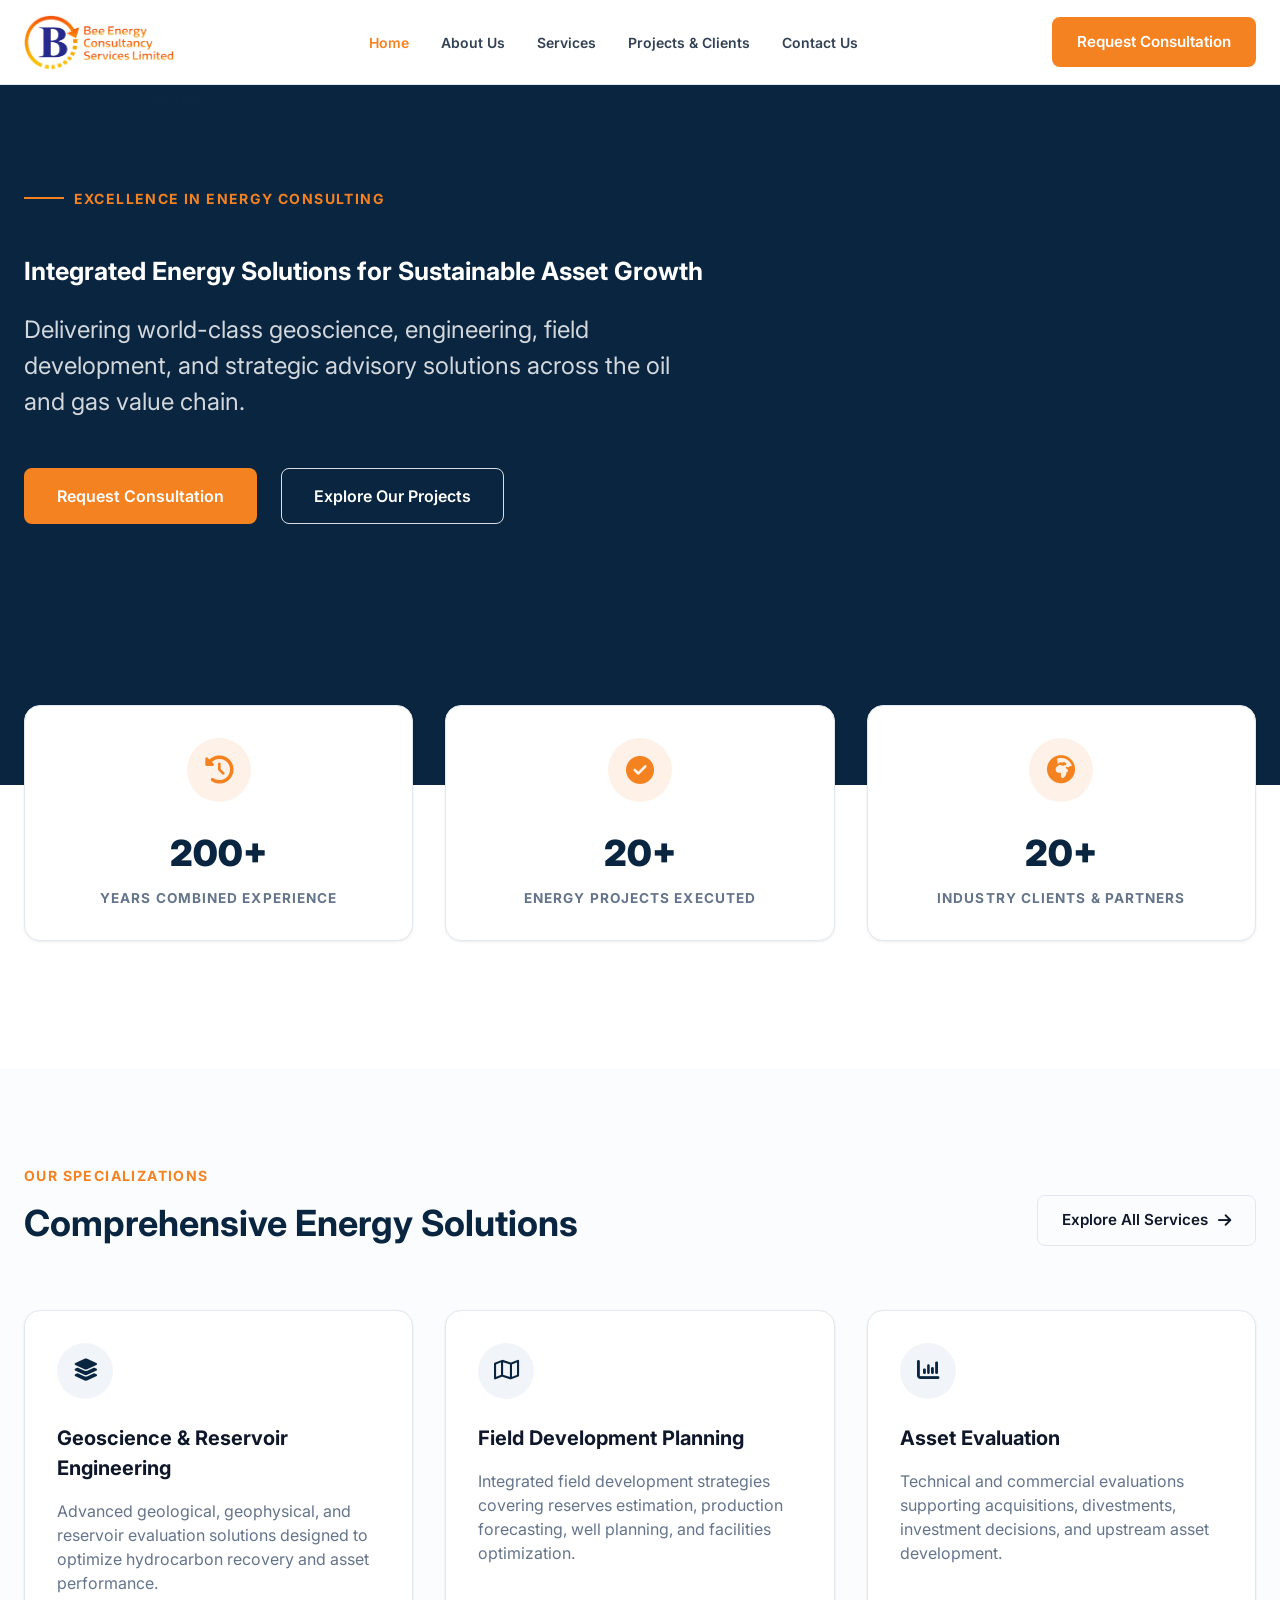
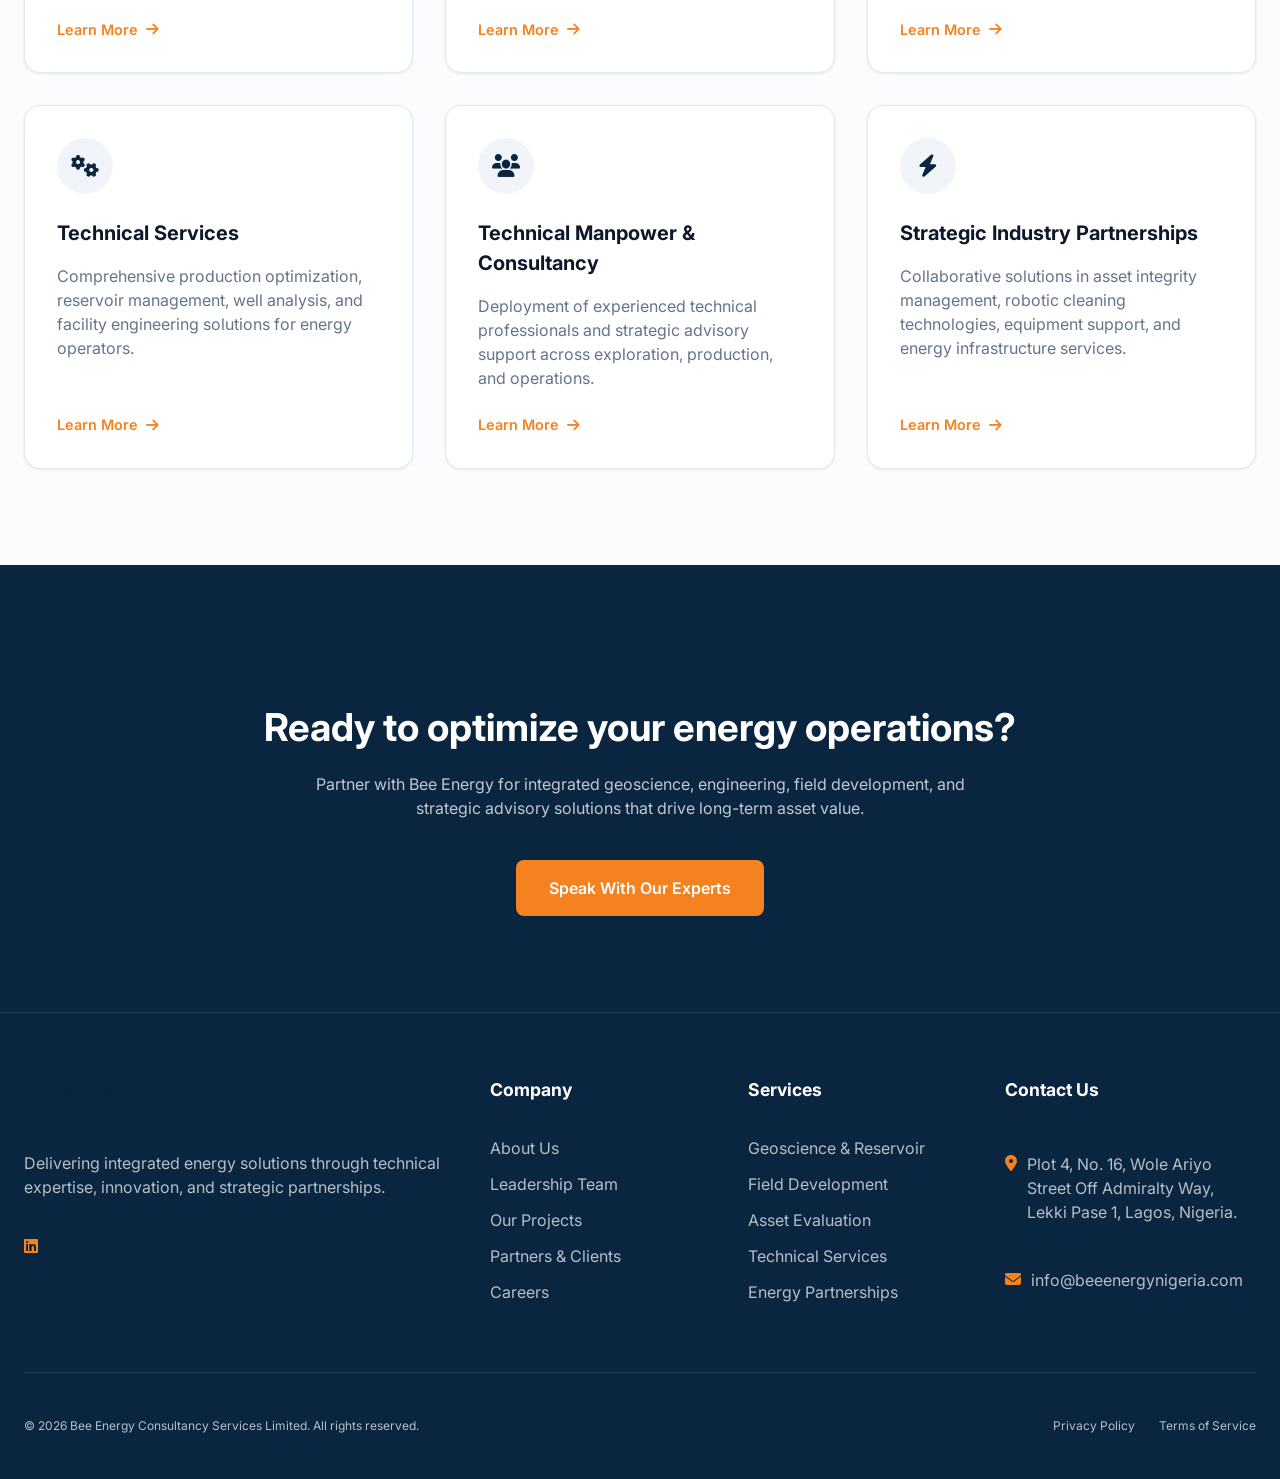
==== index.html @ 430c6f4b "initial commit" ====
<!doctype html>
<html lang="en">
  <head>
    <meta charset="UTF-8" />
    <meta name="viewport" content="width=device-width, initial-scale=1.0" />
    <title>Bee Energy</title>
    <meta
      name="description"
      content="Bee Energy Consultancy Services delivers technical excellence, strategic advisory, and premium energy solutions."
    />
    <link rel="preconnect" href="https://fonts.googleapis.com" />
    <link rel="preconnect" href="https://fonts.gstatic.com" crossorigin />
    <link
      href="https://fonts.googleapis.com/css2?family=Inter:wght@300;400;500;700;900&display=swap"
      rel="stylesheet"
    />
    <link
      rel="stylesheet"
  href="https://cdnjs.cloudflare.com/ajax/libs/font-awesome/6.5.1/css/all.min.css"
    />
    <link rel="stylesheet" href="styles/main.css" />
  </head>
  <body>
    

    <header class="site-header">
      <div class="container nav-shell">
       <a href="index.html" class="brand" aria-label="Bee Energy home">
  <img src="images/logo.png" alt="Bee Energy Logo" class="logo" />
  
</a>

        <button
          id="menu-toggle"
          class="menu-toggle"
          type="button"
          aria-label="Open main menu"
          aria-expanded="false"
          aria-controls="primary-nav"
        >
          <i class="fa-solid fa-bars" aria-hidden="true"></i>
        </button>

        <nav id="primary-nav" class="primary-nav" aria-label="Primary">
          <a class="active" href="index.html">Home</a>
          <a href="about-us.html">About Us</a>
          <a href="services.html">Services</a>
          <a href="project_Clients.html">Projects & Clients</a>
          
          <a href="contact-us.html">Contact Us</a>
        </nav>

        <a href="contact-us.html" class="btn btn-accent nav-cta">Request Consultation</a>
      </div>
    </header>

    <main id="main-content">
      <section class="hero">
        <img
          class="hero-bg"
          src="https://storage.googleapis.com/banani-generated-images/generated-images/94729b4a-3bc1-481a-97cb-a969cfd68803.jpg"
          alt="Offshore oil rig at sunrise"
        />
        <div class="hero-overlay"></div>

        <div class="container hero-content">
          <p class="eyebrow"><span></span>Excellence in Energy Consulting</p>
          <h2 style="font-size: 25px;">Integrated Energy Solutions for Sustainable Asset Growth</h2>
          <p class="hero-subtitle">
            Delivering world-class geoscience, engineering, field development, and strategic advisory solutions across the oil and gas value chain.
          </p>
          <div class="hero-actions">
            <a href="contact-us.html" class="btn btn-accent btn-lg">Request Consultation</a>
            <a href="project_Clients.html" class="btn btn-outline btn-lg">Explore Our Projects</a>
          </div>
        </div>
      </section>

      <section class="stats-wrap">
        <div class="container stats-grid">
          <article class="stats-card">
            <div class="icon-bubble"><i class="fa-solid fa-clock-rotate-left" aria-hidden="true"></i></div>
            <p class="stats-value">200+</p>
            <p class="stats-label">YEARS COMBINED EXPERIENCE</p>
          </article>
          <article class="stats-card">
            <div class="icon-bubble"><i class="fa-solid fa-circle-check" aria-hidden="true"></i></div>
            <p class="stats-value">20+</p>
            <p class="stats-label">ENERGY PROJECTS EXECUTED</p>
          </article>
          <article class="stats-card">
            <div class="icon-bubble"><i class="fa-solid fa-earth-africa" aria-hidden="true"></i></div>
            <p class="stats-value">20+</p>
            <p class="stats-label">INDUSTRY CLIENTS & PARTNERS</p>
          </article>
        </div>
      </section>

      <section class="services-section">
        <div class="container">
          <div class="services-head">
            <div>
              <p class="section-kicker">Our Specializations</p>
              <h2>Comprehensive Energy Solutions</h2>
            </div>
            <a href="sevices.html" class="btn btn-muted"
              >Explore All Services <i class="fa-solid fa-arrow-right" aria-hidden="true"></i
            ></a>
          </div>

          <div class="services-grid">
            <article class="service-card">
              <div class="service-icon"><i class="fa-solid fa-layer-group" aria-hidden="true"></i></div>
              <h3>Geoscience &amp; Reservoir Engineering</h3>
              <p>Advanced geological, geophysical, and reservoir evaluation solutions designed to optimize hydrocarbon recovery and asset performance.</p>
              <a href="services.html">Learn More <i class="fa-solid fa-arrow-right" aria-hidden="true"></i></a>
            </article>
            <article class="service-card">
              <div class="service-icon"><i class="fa-regular fa-map" aria-hidden="true"></i></div>
              <h3>Field Development Planning</h3>
              <p>Integrated field development strategies covering reserves estimation, production forecasting, well planning, and facilities optimization.</p>
              <a href="services.html">Learn More <i class="fa-solid fa-arrow-right" aria-hidden="true"></i></a>
            </article>
            <article class="service-card">
              <div class="service-icon"><i class="fa-solid fa-chart-column" aria-hidden="true"></i></div>
              <h3>Asset Evaluation</h3>
              <p>Technical and commercial evaluations supporting acquisitions, divestments, investment decisions, and upstream asset development.</p>
              <a href="services.html">Learn More <i class="fa-solid fa-arrow-right" aria-hidden="true"></i></a>
            </article>
            <article class="service-card">
              <div class="service-icon"><i class="fa-solid fa-gears" aria-hidden="true"></i></div>
              <h3>Technical Services</h3>
              <p>Comprehensive production optimization, reservoir management, well analysis, and facility engineering solutions for energy operators.</p>
              <a href="services.html">Learn More <i class="fa-solid fa-arrow-right" aria-hidden="true"></i></a>
            </article>
            <article class="service-card">
              <div class="service-icon"><i class="fa-solid fa-users" aria-hidden="true"></i></div>
              <h3>Technical Manpower &amp; Consultancy</h3>
              <p>Deployment of experienced technical professionals and strategic advisory support across exploration, production, and operations.</p>
              <a href="services.html">Learn More <i class="fa-solid fa-arrow-right" aria-hidden="true"></i></a>
            </article>
            <article class="service-card">
              <div class="service-icon"><i class="fa-solid fa-bolt" aria-hidden="true"></i></div>
              <h3>Strategic Industry Partnerships</h3>
              <p>Collaborative solutions in asset integrity management, robotic cleaning technologies, equipment support, and energy infrastructure services.</p>
              <a href="services.html">Learn More <i class="fa-solid fa-arrow-right" aria-hidden="true"></i></a>
            </article>
          </div>
        </div>
      </section>

     <section class="cta-section">
  <div class="container cta-box">
    <i class="fa-solid fa-hexagon" aria-hidden="true"></i>

    <h2>Ready to optimize your energy operations?</h2>

    <p>
      Partner with Bee Energy for integrated geoscience, engineering,
      field development, and strategic advisory solutions that drive
      long-term asset value.
    </p>

    <a href="contact-us.html" class="btn btn-accent btn-lg">
      Speak With Our Experts
    </a>
  </div>
</section>
</main> 
    <footer class="site-footer">
      <div class="container">
        <div class="footer-grid">
          <div>
            <div class="brand footer-brand">
              <i class="fa-solid fa-hexagon" aria-hidden="true"></i>
              <span>Bee Energy</span>
            </div>
            <p>
               Delivering integrated energy solutions through technical expertise,
  innovation, and strategic partnerships.
            </p>
            <div class="socials">
              <a href="https://www.linkedin.com/company/bee-energy-consultancy-services-ltd/?viewAsMember=true" aria-label="LinkedIn"><i class="fa-brands fa-linkedin" aria-hidden="true"></i></a>
             <!-- <a href="#" aria-label="X/Twitter"><i class="fa-brands fa-x-twitter" aria-hidden="true"></i></a>-->
            </div>
          </div>

          <div>
            <h3>Company</h3>
            <a href="about-us.html">About Us</a>
            <a href="about-us.html">Leadership Team</a>
            <a href="project_Clients.html">Our Projects</a>
            <a href="partners.html">Partners &amp; Clients</a>
            <a href="career.html">Careers</a>
          </div>

          <div>
            <h3>Services</h3>
            <a href="services.html">Geoscience &amp; Reservoir</a>
            <a href="services.html">Field Development</a>
            <a href="services.html">Asset Evaluation</a>
            <a href="services.html">Technical Services</a>
            <a href="services.html">Energy Partnerships</a>
          </div>

          <div>
            <h3>Contact Us</h3>
            <p class="contact-item"><i class="fa-solid fa-location-dot" aria-hidden="true"></i> Plot 4, No. 16, Wole Ariyo Street Off Admiralty Way, Lekki Pase 1, Lagos, Nigeria.</p>
            <p class="contact-item"><i class="fa-solid fa-envelope" aria-hidden="true"></i> info@beeenergynigeria.com</p>
            <!--<p class="contact-item"><i class="fa-solid fa-phone" aria-hidden="true"></i> +234 (0) 123 456 7890</p>-->
          </div>
        </div>

        <div class="footer-bottom">
          <p>© 2026 Bee Energy Consultancy Services Limited. All rights reserved.</p>
          <div>
            <a href="privacy-policy.html">Privacy Policy</a>
            <a href="terms.html">Terms of Service</a>
          </div>
        </div>
      </div>
    </footer>

    <script src="js/main.js"></script>
  </body>
</html>
---- styles/main.css ----
:root {
  --background: #ffffff;
  --foreground: #0f172a;
  --border: #e2e8f0;
  --primary: #0a2540;
  --accent: #f58220;
  --muted: #64748b;
  --section: #f8fafc;
}

*,
*::before,
*::after {
  box-sizing: border-box;
}

html,
body {
  margin: 0;
  min-height: 100%;
}

body {
  font-family: Inter, system-ui, -apple-system, Segoe UI, Roboto, sans-serif;
  color: var(--foreground);
  background: var(--background);
  line-height: 1.5;
}

a {
  color: inherit;
  text-decoration: none;
}

img {
  max-width: 100%;
  display: block;
}

.skip-link {
  position: absolute;
  left: -999px;
  top: auto;
}


.skip-link:focus {
  left: 1rem;
  top: 1rem;
  z-index: 1000;
  background: #fff;
  padding: 0.5rem 0.75rem;
  border-radius: 0.5rem;
}

.container {
  width: min(1280px, calc(100% - 3rem));
  margin-inline: auto;
}

.site-header {
  position: sticky;
  top: 0;
  z-index: 40;
  border-bottom: 1px solid var(--border);
  background: rgba(255, 255, 255, 0.9);
  backdrop-filter: blur(8px);
}

.nav-shell {
  display: flex;
  align-items: center;
  justify-content: space-between;
  min-height: 84px;
  gap: 1rem;
}

.brand {
  display: inline-flex;
  align-items: center;
  gap: 0.75rem;
  color: var(--primary);
  font-weight: 900;
  font-size: 1.25rem;
  letter-spacing: -0.02em;
}

.brand i {
  color: var(--accent);
}

.primary-nav {
  display: flex;
  align-items: center;
  gap: 2rem;
  font-size: 0.875rem;
  font-weight: 600;
}

.primary-nav a {
  color: #334155;
}

.primary-nav a:hover {
  color: var(--foreground);
}

.primary-nav .active {
  color: var(--accent);
}

.menu-toggle {
  display: none;
  width: 40px;
  height: 40px;
  border: 1px solid var(--border);
  border-radius: 0.5rem;
  background: #fff;
}

.btn {
  display: inline-flex;
  align-items: center;
  justify-content: center;
  gap: 0.6rem;
  border-radius: 0.5rem;
  padding: 0.8rem 1.5rem;
  border: 1px solid transparent;
  font-weight: 600;
  font-size: 0.95rem;
  transition: 0.2s ease;
}

.btn:focus-visible,
.menu-toggle:focus-visible,
.primary-nav a:focus-visible {
  outline: 2px solid var(--accent);
  outline-offset: 2px;
}

.btn-accent {
  background: var(--accent);
  color: #fff;
}

.btn-accent:hover {
  background: #e1761a;
}

.btn-outline {
  border-color: rgba(255, 255, 255, 0.85);
  color: #fff;
}

.btn-outline:hover {
  background: rgba(255, 255, 255, 0.1);
}

.btn-muted {
  border-color: var(--border);
  color: var(--foreground);
  background: transparent;
}

.btn-muted:hover {
  background: #f1f5f9;
}

.btn-lg {
  min-height: 56px;
  padding-inline: 2rem;
  font-size: 1rem;
}

.hero {
  position: relative;
  min-height: 700px;
  overflow: hidden;
  color: #fff;
  background: var(--primary);
}

.hero-bg {
  position: absolute;
  inset: 0;
  width: 100%;
  height: 100%;
  object-fit: cover;
  opacity: 0.2;
}

.hero-overlay {
  position: absolute;
  inset: 0;
  background: linear-gradient(90deg, var(--primary) 0%, rgba(10, 37, 64, 0.9) 45%, rgba(10, 37, 64, 0) 100%);
}

.hero-content {
  position: relative;
  z-index: 1;
  padding-block: 6rem;
}

.eyebrow {
  display: inline-flex;
  align-items: center;
  gap: 0.6rem;
  color: var(--accent);
  font-size: 0.875rem;
  font-weight: 700;
  text-transform: uppercase;
  letter-spacing: 0.1em;
  margin: 0 0 1.5rem;
}

.eyebrow span {
  width: 40px;
  height: 2px;
  background: var(--accent);
}

.hero h1 {
  margin: 0 0 2rem;
  max-width: 850px;
  font-weight: 900;
  font-size: clamp(2.4rem, 5vw, 4rem);
  line-height: 1.15;
  letter-spacing: -0.02em;
}


.hero-subtitle {
  margin: 0 0 3rem;
  max-width: 680px;
  font-size: clamp(1.1rem, 2.2vw, 1.5rem);
  color: rgba(255, 255, 255, 0.82);
}

.hero-actions {
  display: flex;
  gap: 1.5rem;
  flex-wrap: wrap;
}

.stats-wrap {
  position: relative;
  z-index: 2;
  margin-top: -80px;
  margin-bottom: 8rem;
}

.stats-grid {
  display: grid;
  gap: 2rem;
  grid-template-columns: repeat(3, minmax(0, 1fr));
}

.stats-card {
  border: 1px solid var(--border);
  background: #fff;
  border-radius: 1rem;
  padding: 2rem;
  box-shadow: 0 1px 3px rgba(2, 6, 23, 0.08);
  text-align: center;
}

.icon-bubble {
  width: 64px;
  height: 64px;
  margin: 0 auto 1.5rem;
  border-radius: 999px;
  background: rgba(245, 130, 32, 0.1);
  color: var(--accent);
  display: grid;
  place-items: center;
  font-size: 1.75rem;
}

.stats-value {
  margin: 0 0 0.5rem;
  color: var(--primary);
  font-size: 2.25rem;
  font-weight: 900;
}

.stats-label {
  margin: 0;
  color: var(--muted);
  font-size: 0.85rem;
  font-weight: 700;
  text-transform: uppercase;
  letter-spacing: 0.08em;
}

.services-section {
  background: rgba(241, 245, 249, 0.3);
  padding-block: 6rem;
}

.services-head {
  display: flex;
  align-items: flex-end;
  justify-content: space-between;
  gap: 1.25rem;
  margin-bottom: 4rem;
}

.section-kicker {
  margin: 0 0 1rem;
  color: var(--accent);
  font-size: 0.875rem;
  font-weight: 700;
  text-transform: uppercase;
  letter-spacing: 0.1em;
}

.services-head h2 {
  margin: 0;
  color: var(--primary);
  font-size: clamp(2rem, 4vw, 2.25rem);
  line-height: 1.2;
}

.services-grid {
  display: grid;
  gap: 2rem;
  grid-template-columns: repeat(3, minmax(0, 1fr));
}

.service-card {
  border: 1px solid var(--border);
  background: #fff;
  border-radius: 1rem;
  padding: 2rem;
  box-shadow: 0 1px 3px rgba(2, 6, 23, 0.08);
  display: flex;
  flex-direction: column;
  min-height: 100%;
}

.service-icon {
  width: 56px;
  height: 56px;
  border-radius: 999px;
  background: #f1f5f9;
  color: var(--primary);
  font-size: 1.4rem;
  display: grid;
  place-items: center;
  margin-bottom: 1.5rem;
}

.service-card h3 {
  margin: 0 0 1rem;
  font-size: 1.25rem;
}

.service-card p {
  margin: 0 0 1.5rem;
  color: var(--muted);
}

.service-card a {
  margin-top: auto;
  color: var(--accent);
  font-size: 0.9rem;
  font-weight: 600;
  display: inline-flex;
  align-items: center;
  gap: 0.5rem;
}

.cta-section {
  background: var(--primary);
  color: #fff;
  padding-block: 6rem;
}

.cta-box {
  max-width: 900px;
  text-align: center;
}

.cta-box > i {
  color: var(--accent);
  font-size: 3rem;
  margin-bottom: 2rem;
}

.cta-box h2 {
  margin: 0 0 1rem;
  font-size: clamp(2rem, 4.5vw, 2.4rem);
}

.cta-box p {
  margin: 0 auto 2.5rem;
  max-width: 660px;
  color: rgba(255, 255, 255, 0.75);
}

.site-footer {
  background: var(--primary);
  color: #fff;
  border-top: 1px solid rgba(255, 255, 255, 0.1);
  padding-top: 4rem;
  padding-bottom: 2rem;
}

.footer-grid {
  display: grid;
  gap: 3rem;
  grid-template-columns: 2fr 1fr 1fr 1.2fr;
  margin-bottom: 4rem;
}

.site-footer p,
.site-footer a {
  color: rgba(255, 255, 255, 0.7);
}

.site-footer h3 {
  margin: 0 0 1.25rem;
  font-size: 1.1rem;
  color: #fff;
}

.footer-grid > div {
  display: flex;
  flex-direction: column;
  gap: 0.75rem;
}

.footer-brand {
  margin-bottom: 1rem;
}

.socials {
  display: flex;
  gap: 1rem;
  margin-top: 0.4rem;
}

.socials a,
.site-footer a:hover {
  color: var(--accent);
}

.contact-item {
  display: flex;
  align-items: flex-start;
  gap: 0.6rem;
}

.contact-item i {
  color: var(--accent);
  margin-top: 0.2rem;
}

.footer-bottom {
  border-top: 1px solid rgba(255, 255, 255, 0.1);
  padding-top: 2rem;
  display: flex;
  align-items: center;
  justify-content: space-between;
  gap: 1rem;
  font-size: 0.75rem;
}

.footer-bottom div {
  display: flex;
  gap: 1.5rem;
}

@media (max-width: 1024px) {
  .services-grid {
    grid-template-columns: repeat(2, minmax(0, 1fr));
  }

  .footer-grid {
    grid-template-columns: repeat(2, minmax(0, 1fr));
  }
}

@media (max-width: 820px) {
  .menu-toggle {
    display: inline-grid;
    place-items: center;
  }

  .primary-nav {
    position: absolute;
    top: 84px;
    left: 0;
    right: 0;
    display: none;
    flex-direction: column;
    align-items: flex-start;
    padding: 1rem 1.5rem 1.25rem;
    border-bottom: 1px solid var(--border);
    background: #fff;
  }

  .primary-nav.open {
    display: flex;
  }

  .nav-cta {
    display: none;
  }

  .stats-grid {
    grid-template-columns: 1fr;
  }

  .services-head {
    flex-direction: column;
    align-items: flex-start;
  }
}

@media (max-width: 700px) {
  .container {
    width: min(1280px, calc(100% - 2rem));
  }

  .hero {
    min-height: 620px;
  }

  .hero-content {
    padding-block: 4.5rem;
  }

  .services-grid {
    grid-template-columns: 1fr;
  }

  .footer-grid {
    grid-template-columns: 1fr;
  }

  .footer-bottom {
    flex-direction: column;
    align-items: flex-start;
  }
}
.logo {
  width: 150px !important;
  height: 60px !important;
  object-fit: contain !important;
}
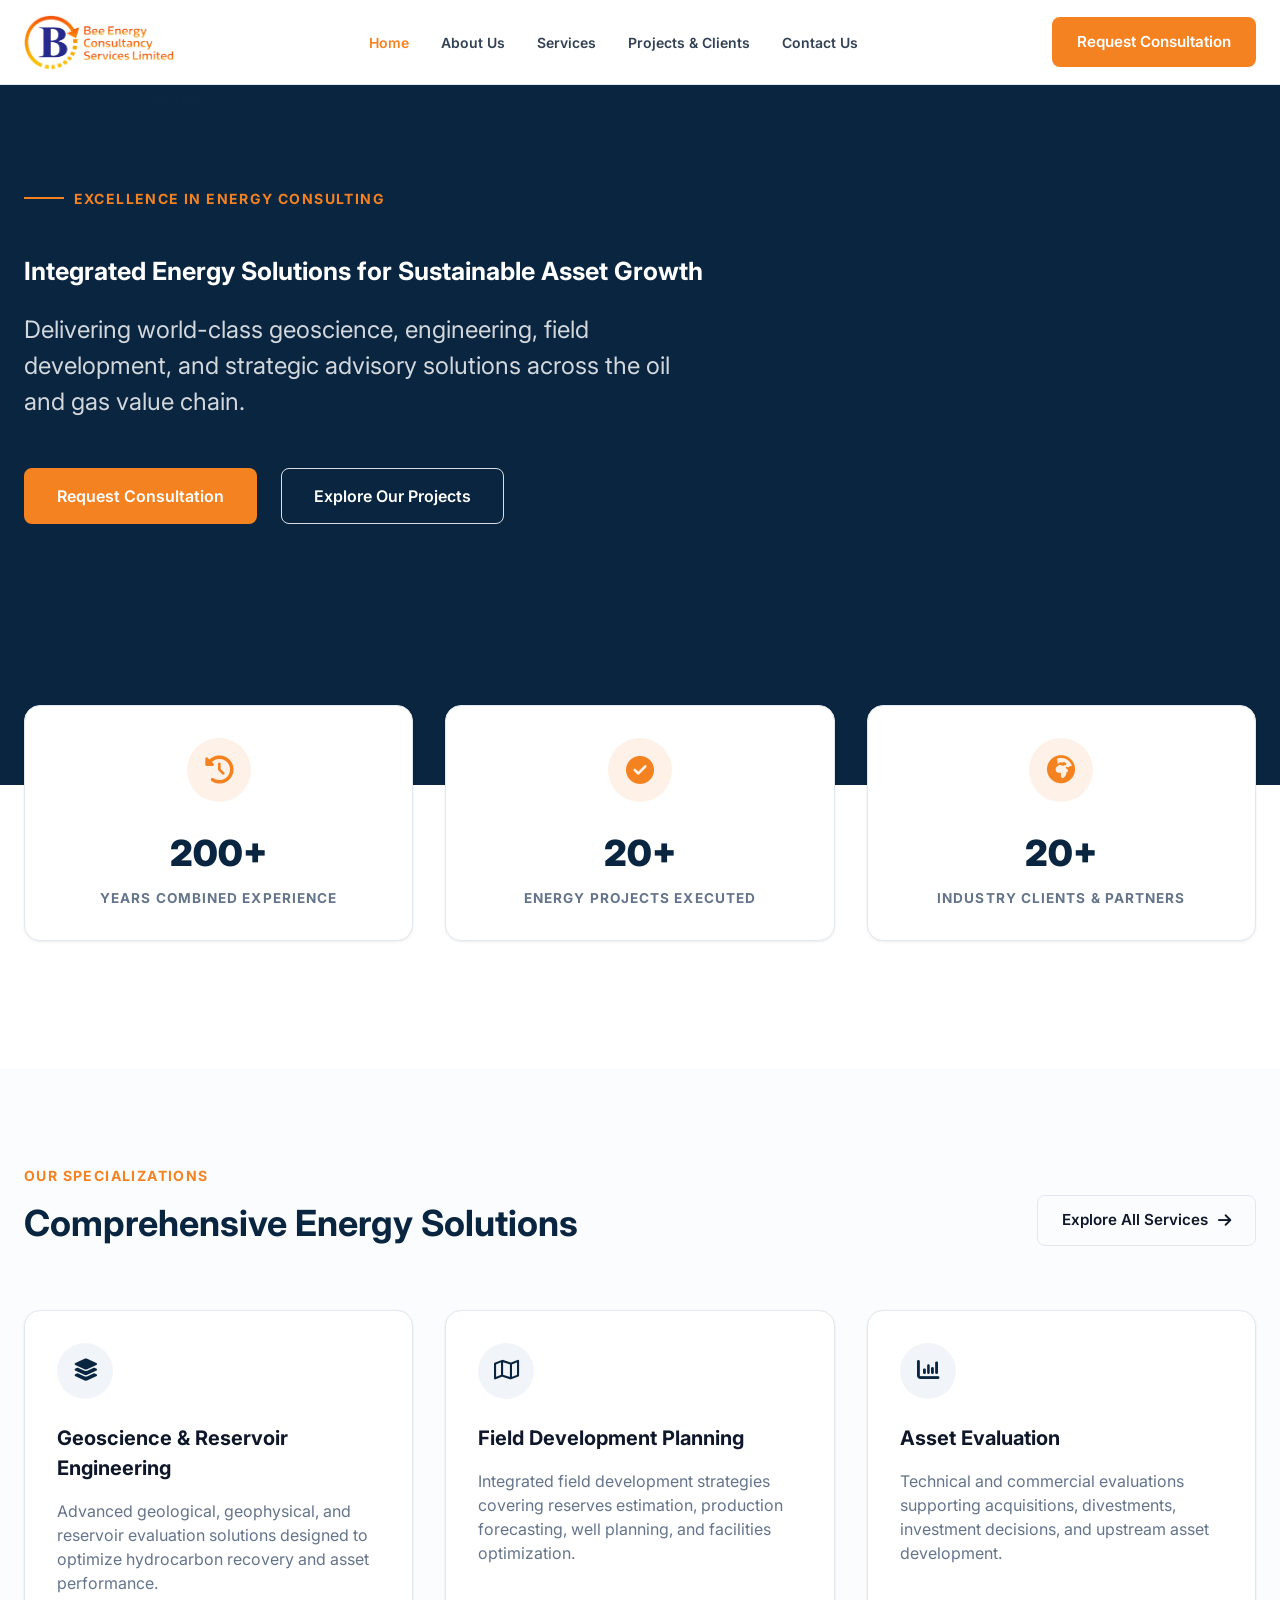
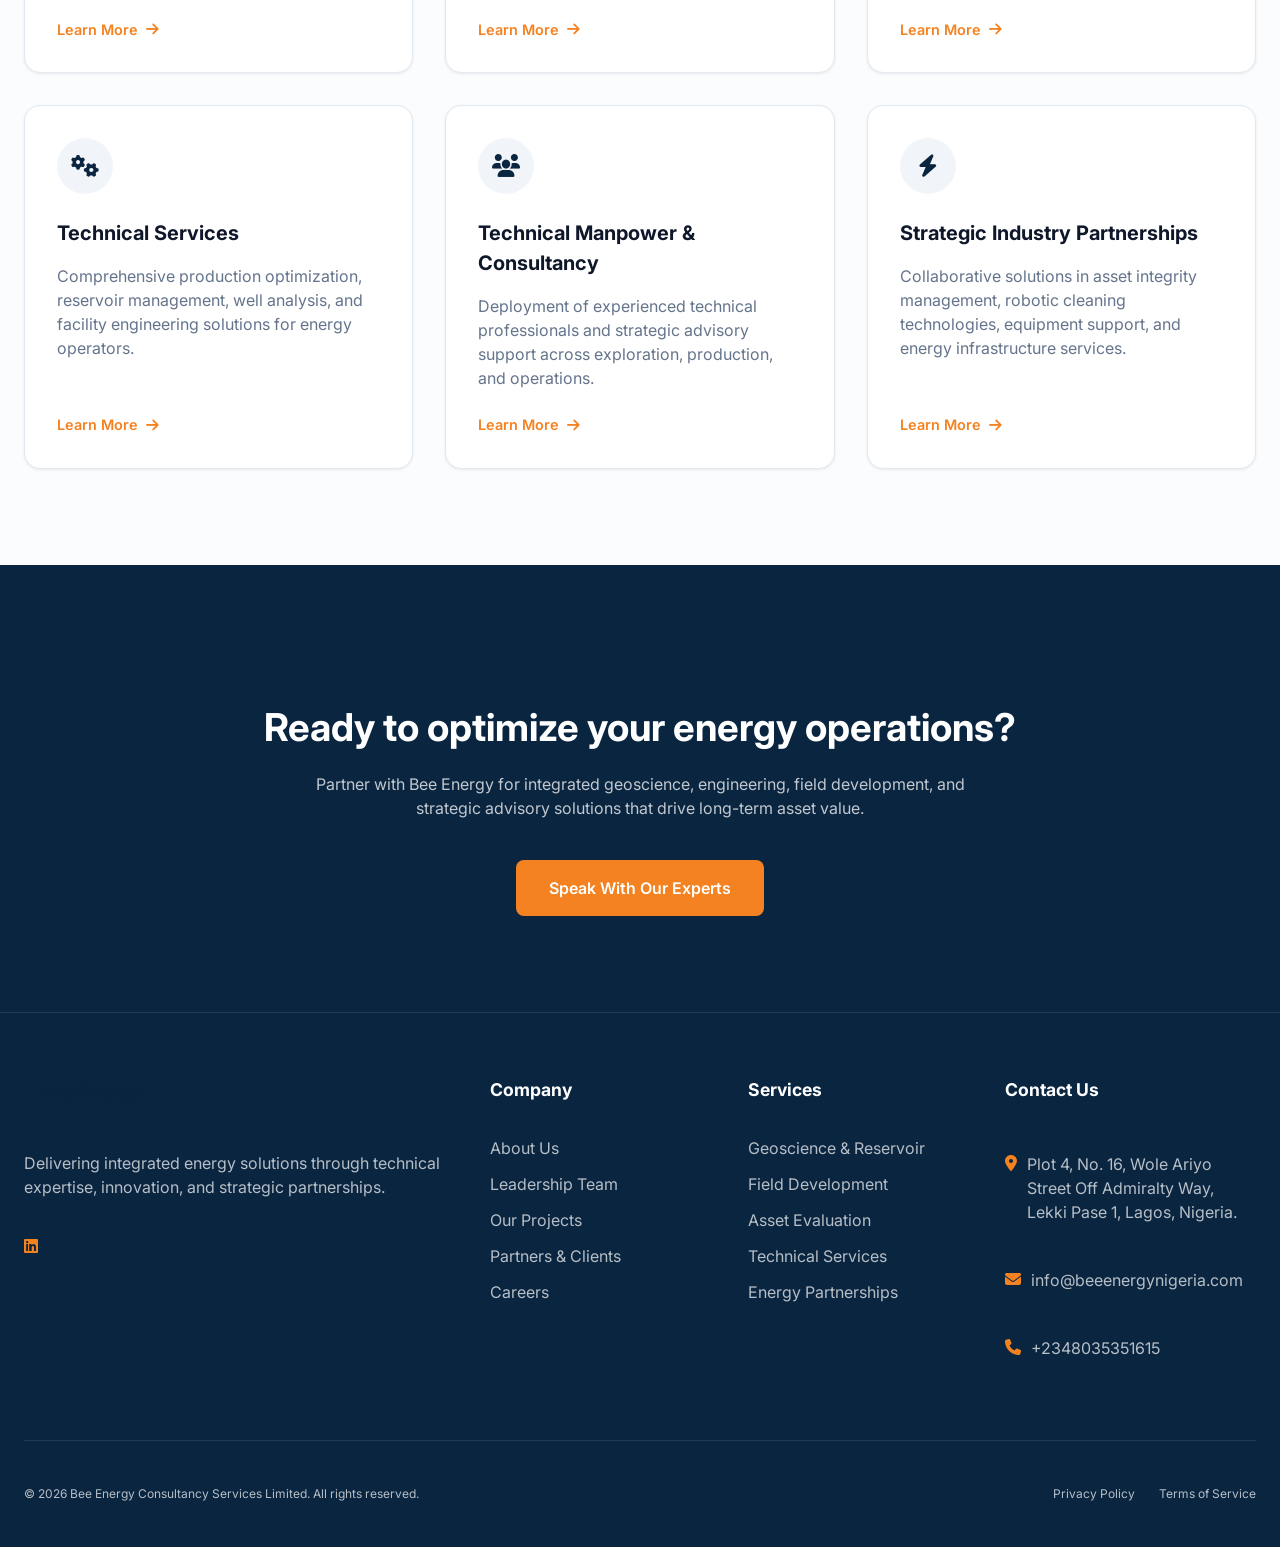
==== commit 8aa060b3: "update index page" ====
--- a/index.html
+++ b/index.html
@@ -207,7 +207,7 @@
             <h3>Contact Us</h3>
             <p class="contact-item"><i class="fa-solid fa-location-dot" aria-hidden="true"></i> Plot 4, No. 16, Wole Ariyo Street Off Admiralty Way, Lekki Pase 1, Lagos, Nigeria.</p>
             <p class="contact-item"><i class="fa-solid fa-envelope" aria-hidden="true"></i> info@beeenergynigeria.com</p>
-            <!--<p class="contact-item"><i class="fa-solid fa-phone" aria-hidden="true"></i> +234 (0) 123 456 7890</p>-->
+            <p class="contact-item"><i class="fa-solid fa-phone" aria-hidden="true"></i> +2348035351615</p>
           </div>
         </div>
 
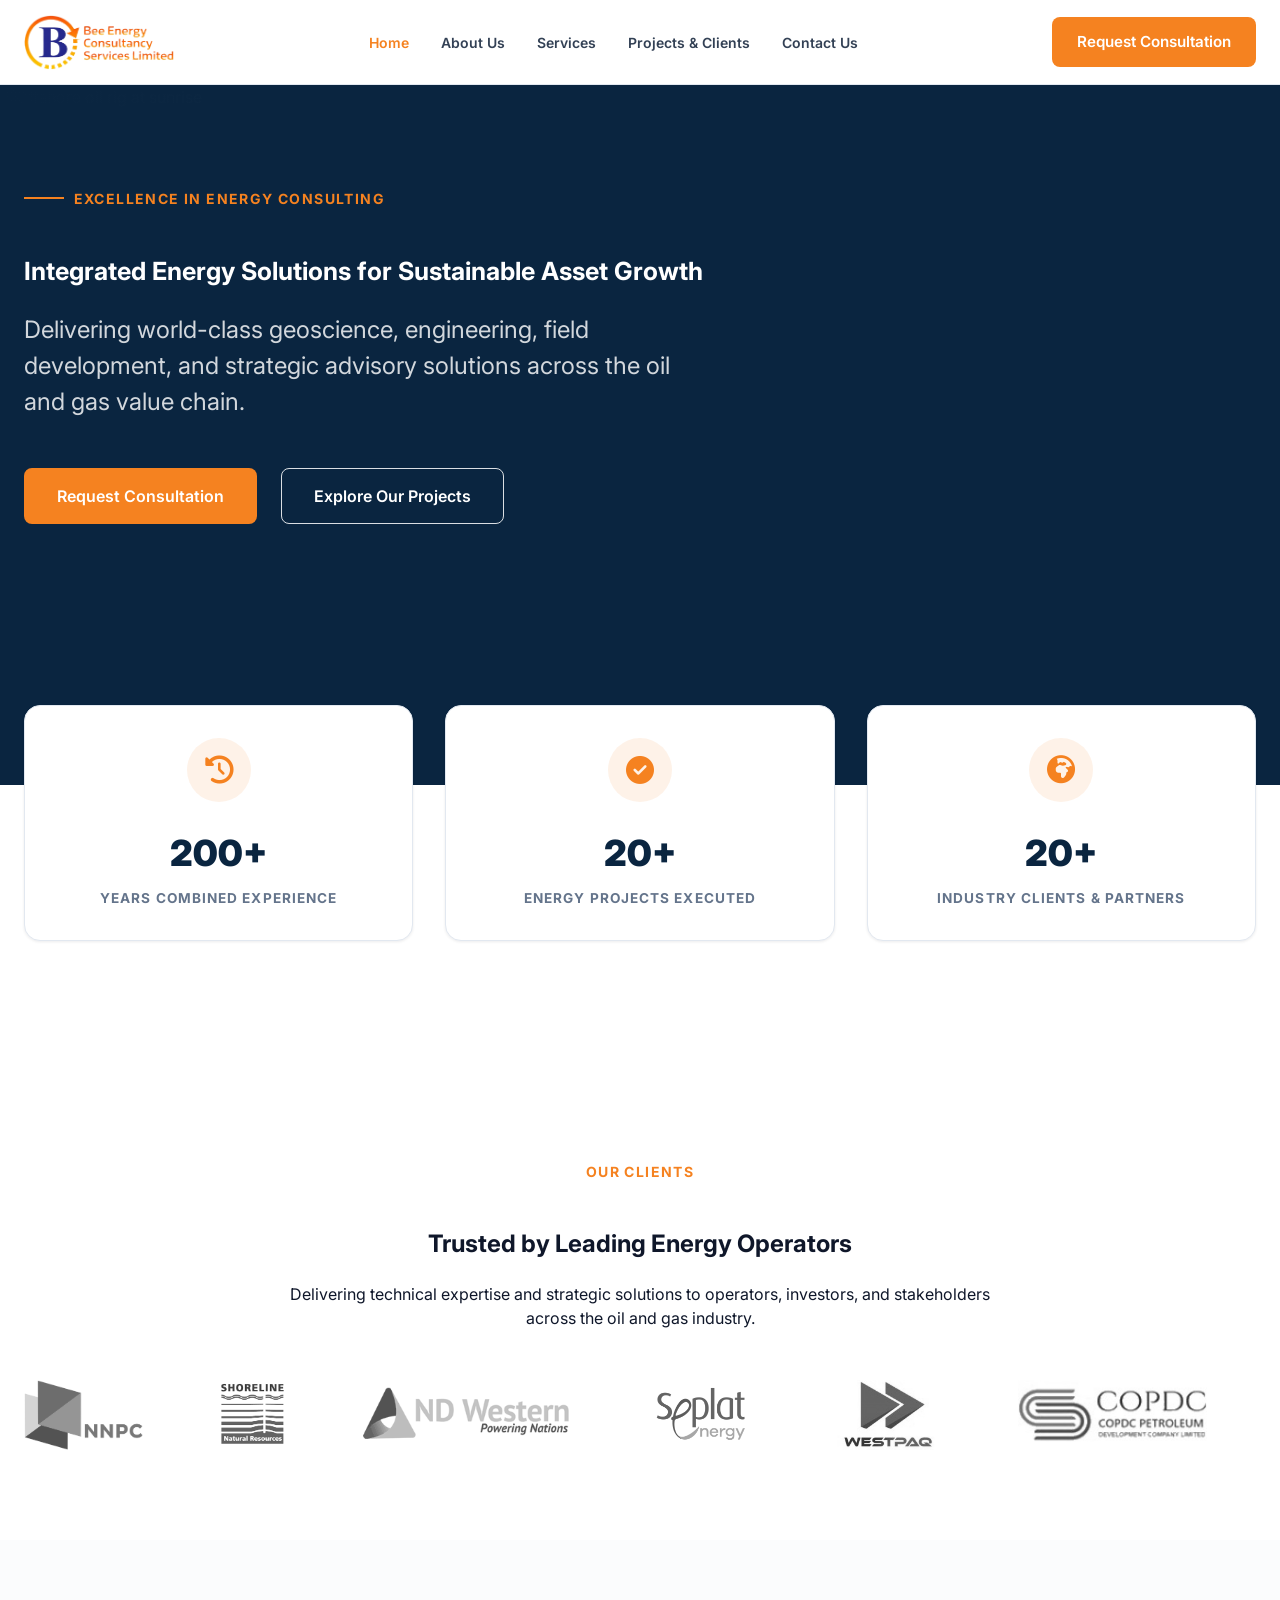
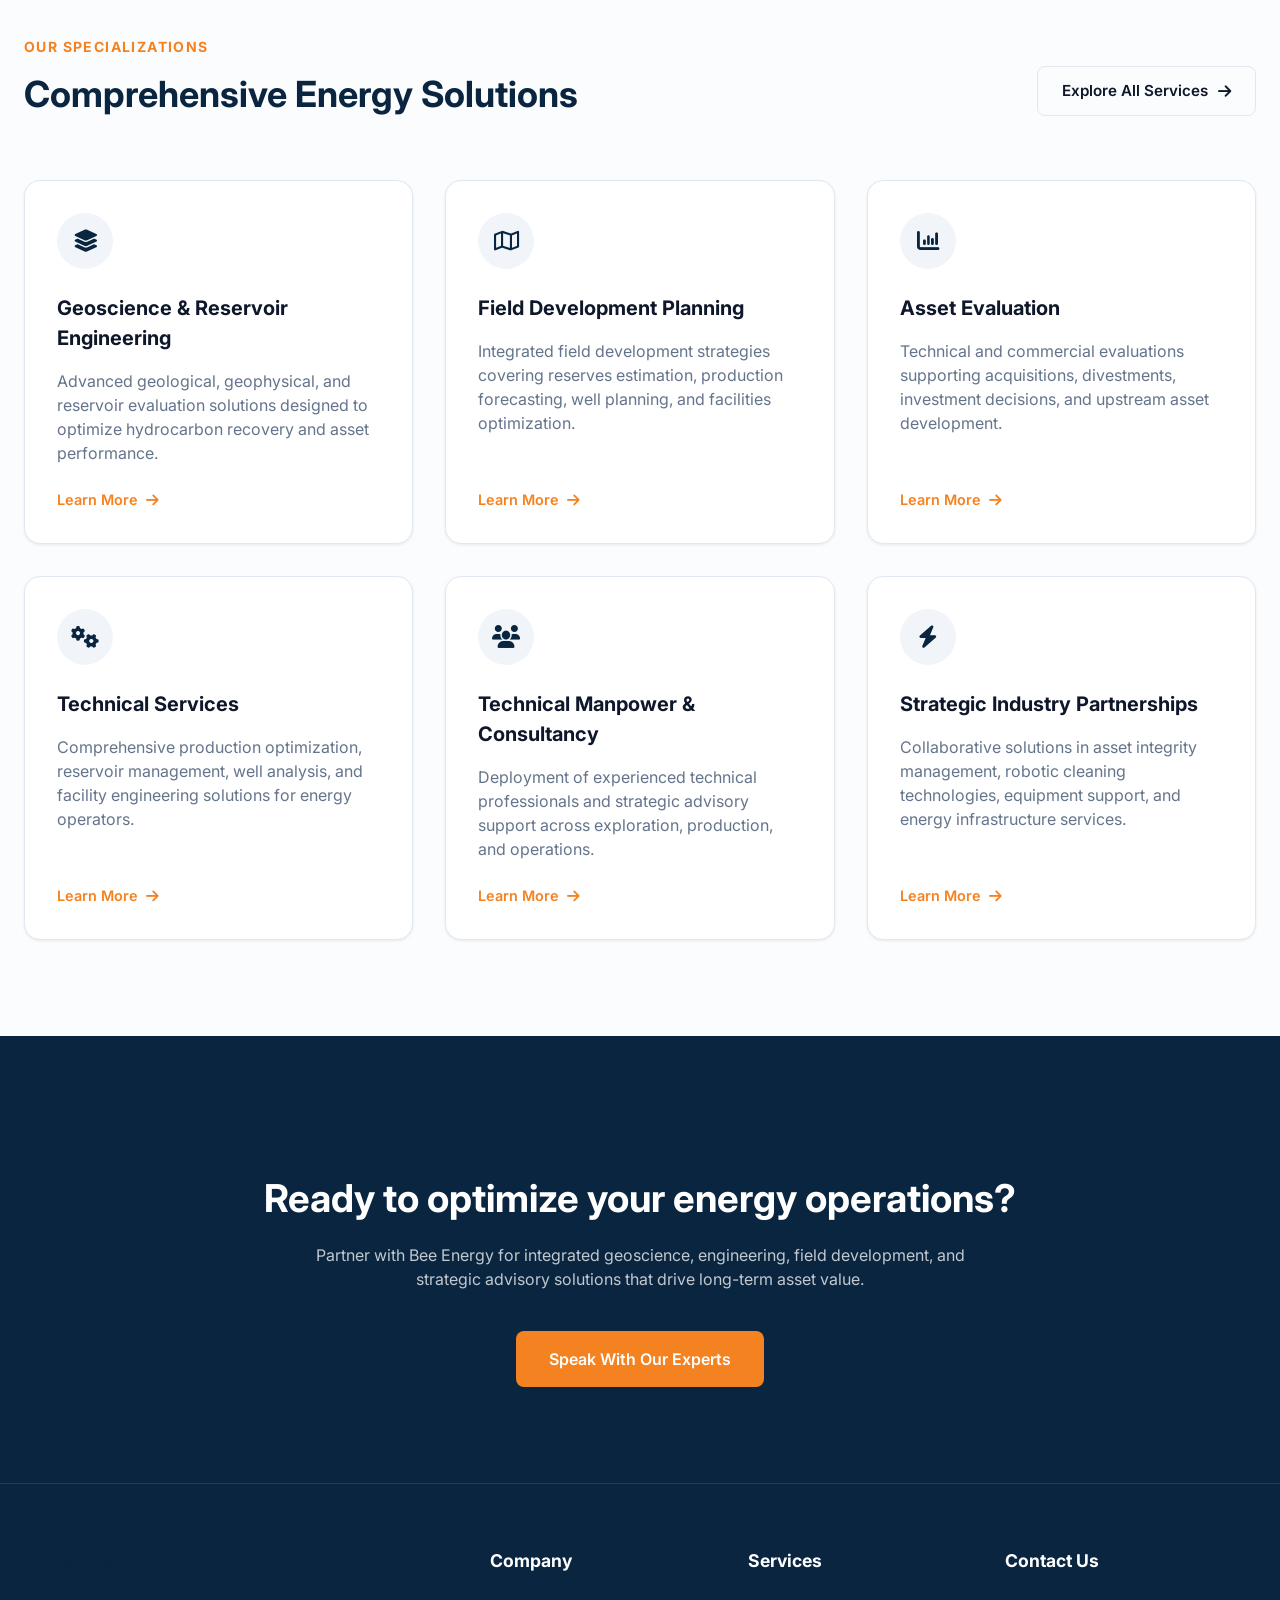
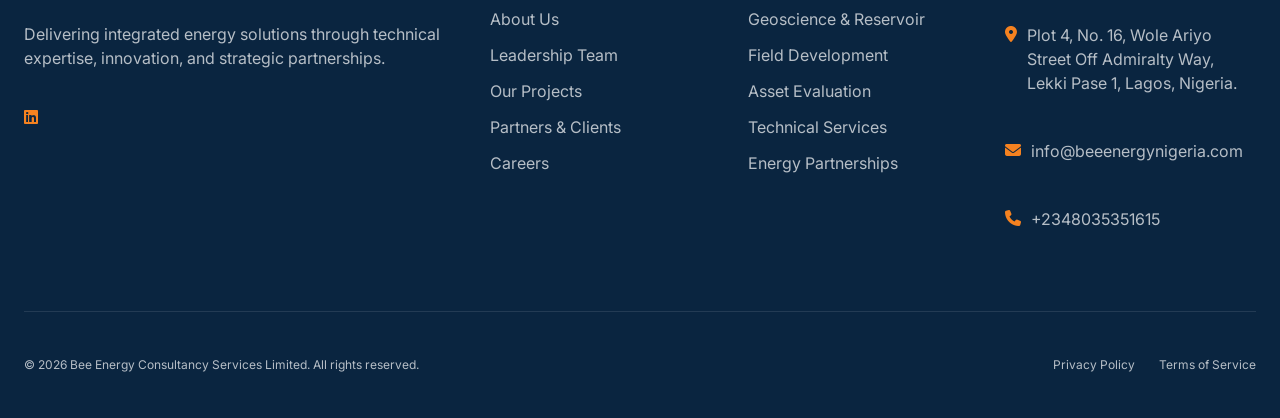
==== commit 50c32661: "Update files edited" ====
--- a/index.html
+++ b/index.html
@@ -3,11 +3,27 @@
   <head>
     <meta charset="UTF-8" />
     <meta name="viewport" content="width=device-width, initial-scale=1.0" />
-    <title>Bee Energy</title>
-    <meta
-      name="description"
-      content="Bee Energy Consultancy Services delivers technical excellence, strategic advisory, and premium energy solutions."
-    />
+    <title>Bee Energy Consultancy Services Limited | Oil & Gas Consulting Nigeria</title>
+<meta
+  name="description"
+  content="Bee Energy Consultancy Services Limited provides geoscience, reservoir engineering, field development, asset evaluation, and strategic advisory services across the oil and gas industry."
+/>
+<!-- Favicon -->
+<link rel="icon" type="image/png" href="images/favicon.png" />
+
+<!-- Open Graph -->
+<meta property="og:site_name" content="Bee Energy Consultancy Services Limited" />
+<meta property="og:type" content="website" />
+<meta property="og:title" content="Bee Energy Consultancy Services Limited" />
+<meta property="og:description" content="Integrated energy solutions across the oil and gas value chain." />
+<meta property="og:image" content="https://beeenergynigeria.com/images/logo.png" />
+<meta property="og:url" content="https://beeenergynigeria.com" />
+
+<!-- Twitter/X -->
+<meta name="twitter:card" content="summary_large_image" />
+<meta name="twitter:title" content="Bee Energy Consultancy Services Limited" />
+<meta name="twitter:description" content="Integrated energy solutions across the oil and gas value chain." />
+<meta name="twitter:image" content="https://beeenergynigeria.com/images/logo.png" />
     <link rel="preconnect" href="https://fonts.googleapis.com" />
     <link rel="preconnect" href="https://fonts.gstatic.com" crossorigin />
     <link
@@ -96,6 +112,52 @@
         </div>
       </section>
 
+      <section class="clients-scroll-section">
+  <div class="container">
+
+    <div class="section-heading">
+      <p class="eyebrow">OUR CLIENTS</p>
+
+      <h2>Trusted by Leading Energy Operators</h2>
+
+      <p>
+        Delivering technical expertise and strategic solutions to operators,
+        investors, and stakeholders across the oil and gas industry.
+      </p>
+    </div>
+
+    <div class="logo-slider">
+      <div class="logo-track">
+
+        <img src="images/nnpc.png" alt="NNPC" />
+        <img src="images/shoreline.png" alt="Shoreline Natural Resources" />
+        <img src="images/nd-western.png" alt="ND Western" />
+        <img src="images/seplat.png" alt="Seplat Energy" />
+        <img src="images/westpaq.png" alt="Westpaq" />
+        <img src="images/cpdc.png" alt="CPDC" />
+        <img src="images/union.png" alt="Union E&P" />
+        <img src="images/mmtcrys.png" alt="MMT Crystal" />
+        <img src="images/aiteo.png" alt="Aiteo Group" />
+        <img src="images/nigdel.png" alt="Nigdel" />
+
+        <!-- Duplicate -->
+        <img src="images/nnpc.png" alt="NNPC" />
+        <img src="images/shoreline.png" alt="Shoreline Natural Resources" />
+        <img src="images/nd-western.png" alt="ND Western" />
+        <img src="images/seplat.png" alt="Seplat Energy" />
+        <img src="images/westpaq.png" alt="Westpaq" />
+        <img src="images/cpdc.png" alt="CPDC" />
+        <img src="images/union.png" alt="Union E&P" />
+        <img src="images/mmtcrys.png" alt="MMT Crystal" />
+        <img src="images/aiteo.png" alt="Aiteo Group" />
+        <img src="images/nigdel.png" alt="Nigdel" />
+
+      </div>
+    </div>
+
+  </div>
+</section>
+
       <section class="services-section">
         <div class="container">
           <div class="services-head">
@@ -191,7 +253,7 @@
             <a href="about-us.html">Leadership Team</a>
             <a href="project_Clients.html">Our Projects</a>
             <a href="partners.html">Partners &amp; Clients</a>
-            <a href="career.html">Careers</a>
+            <a href="contact-us.html">Careers</a>
           </div>
 
           <div>
--- a/styles/main.css
+++ b/styles/main.css
@@ -549,3 +549,56 @@
   height: 60px !important;
   object-fit: contain !important;
 }
+.clients-scroll-section,
+.partners-scroll-section {
+  padding: 90px 0;
+  overflow: hidden;
+}
+
+.section-heading {
+  text-align: center;
+  max-width: 700px;
+  margin: 0 auto 50px;
+}
+
+.logo-slider {
+  overflow: hidden;
+  position: relative;
+}
+
+.logo-track {
+  display: flex;
+  align-items: center;
+  gap: 70px;
+  width: max-content;
+  animation: scrollLogos 35s linear infinite;
+}
+
+.logo-track img {
+  height: 70px;
+  width: auto;
+  object-fit: contain;
+  filter: grayscale(100%);
+  opacity: 0.85;
+  transition: all 0.3s ease;
+}
+
+.logo-track img:hover {
+  filter: grayscale(0%);
+  opacity: 1;
+  transform: scale(1.05);
+}
+
+.reverse-slider .logo-track {
+  animation-direction: reverse;
+}
+
+@keyframes scrollLogos {
+  from {
+    transform: translateX(0);
+  }
+
+  to {
+    transform: translateX(-50%);
+  }
+}
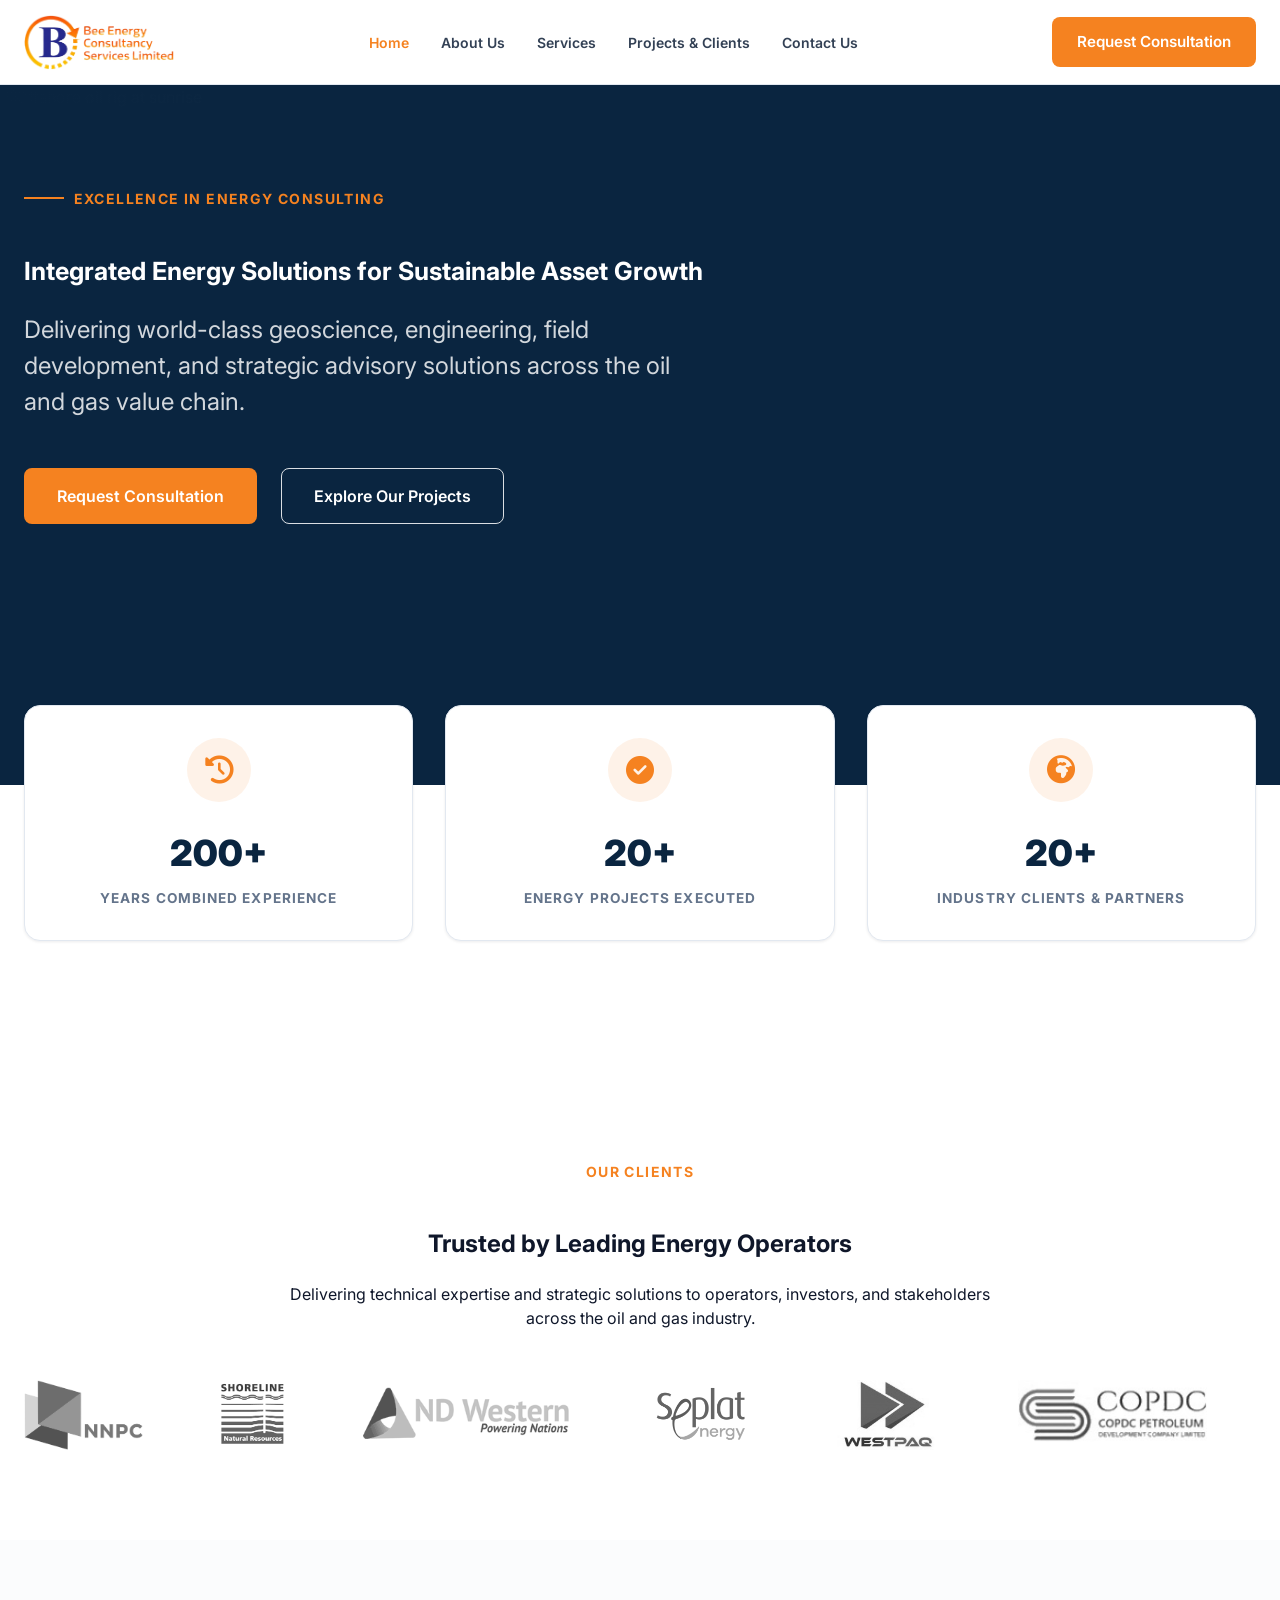
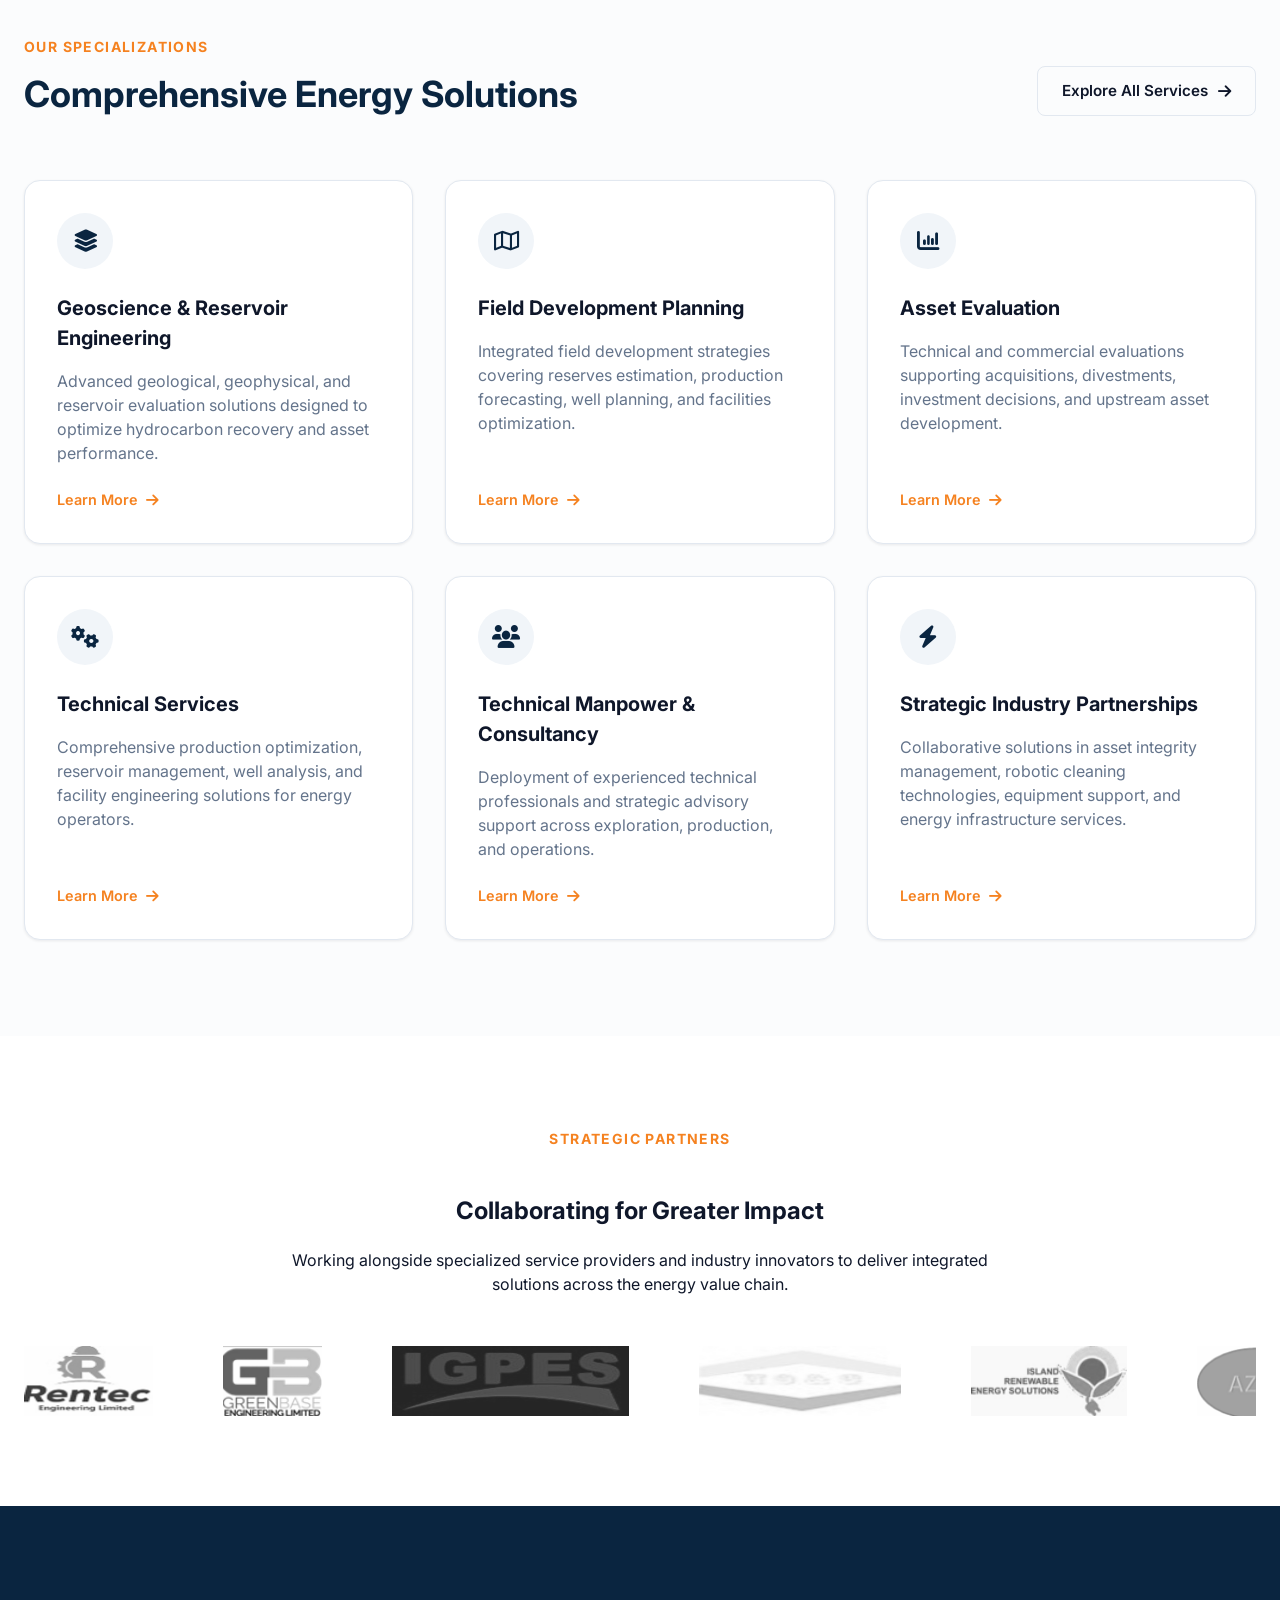
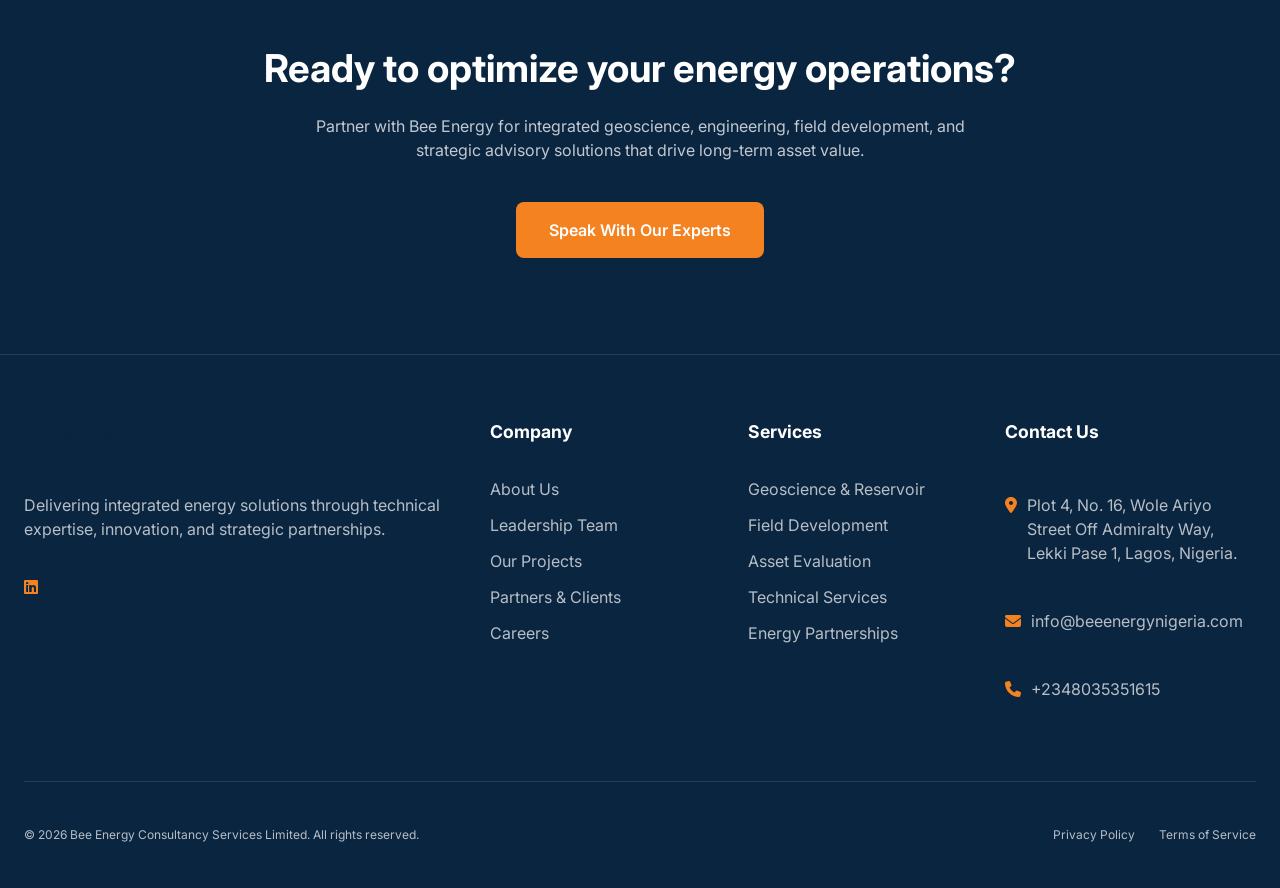
==== commit d8914e00: "update index page" ====
--- a/index.html
+++ b/index.html
@@ -211,6 +211,51 @@
         </div>
       </section>
 
+      <section class="partners-scroll-section">
+  <div class="container">
+
+    <div class="section-heading">
+      <p class="eyebrow">STRATEGIC PARTNERS</p>
+
+      <h2>Collaborating for Greater Impact</h2>
+
+      <p>
+        Working alongside specialized service providers and industry innovators
+        to deliver integrated solutions across the energy value chain.
+      </p>
+    </div>
+
+    <div class="logo-slider reverse-slider">
+      <div class="logo-track">
+
+        <img src="images/rentec.png" alt="Rentec Engineering" />
+        <img src="images/greenbase.png" alt="Green Base Engineering" />
+         <img src="images/igpes.png" alt="IGPES" />
+        <img src="images/network.png" alt="Network Oil & Gas" />
+        <img src="images/island.png" alt="Island Renewable Energy Solutions" />
+        <img src="images/azseismic.png" alt="A-Z Seismic" />
+        <img src="images/planoplex.png" alt="Planoplex" />
+        <img src="images/depthwize.png" alt="Depthwize" />
+        <img src="images/enarten.png" alt="ENARTEN" />
+        <img src="images/power.png" alt="power & energy oil tools" />
+
+        <!-- Duplicate -->
+        <img src="images/rentec.png" alt="Rentec Engineering" />
+        <img src="images/greenbase.png" alt="Green Base Engineering" />
+        <img src="images/igpes.png" alt="IGPES" />
+        <img src="images/network.png" alt="Network Oil & Gas" />
+        <img src="images/island.png" alt="Island Renewable Energy Solutions" />
+        <img src="images/azseismic.png" alt="A-Z Seismic" />
+        <img src="images/planoplex.png" alt="Planoplex" />
+        <img src="images/depthwize.png" alt="Depthwize" />
+        <img src="images/enarten.png" alt="ENARTEN" />
+        <img src="images/power.png" alt="power & energy oil tools" />
+      </div>
+    </div>
+
+  </div>
+</section>
+
      <section class="cta-section">
   <div class="container cta-box">
     <i class="fa-solid fa-hexagon" aria-hidden="true"></i>
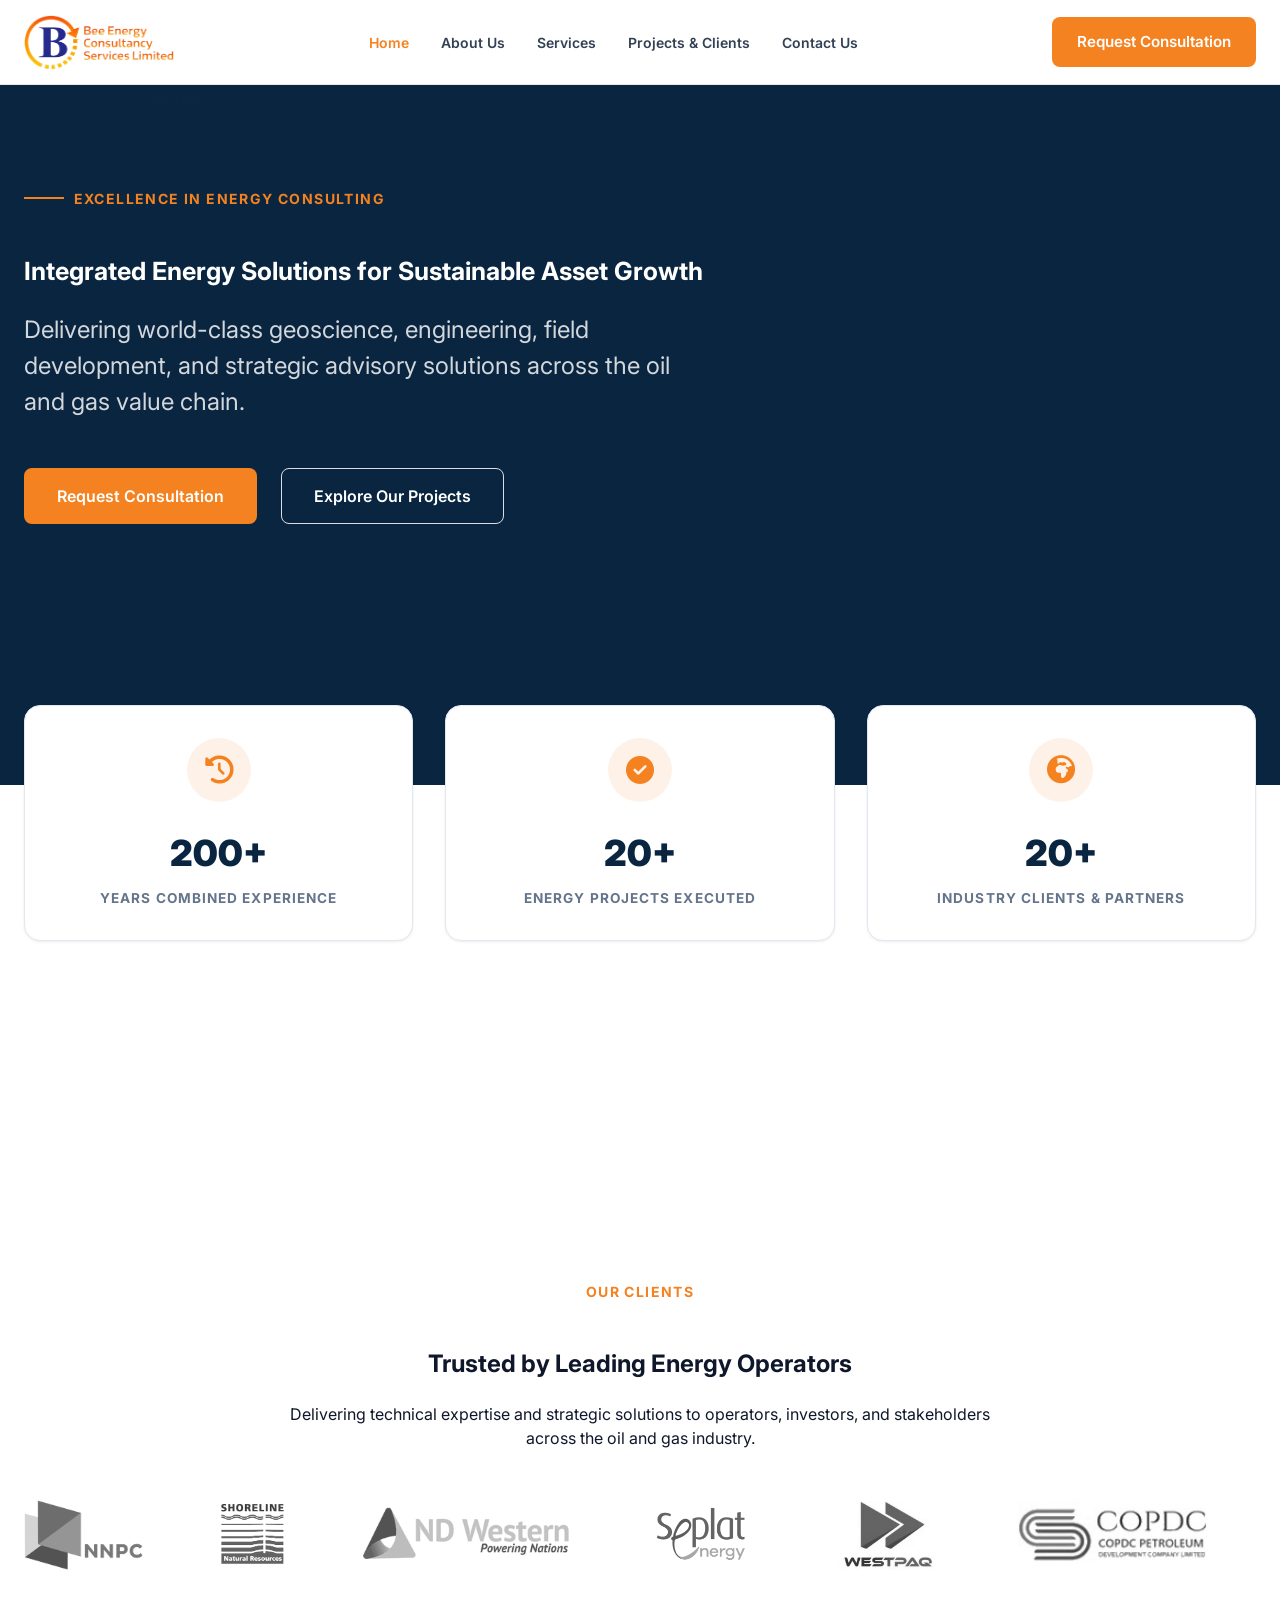
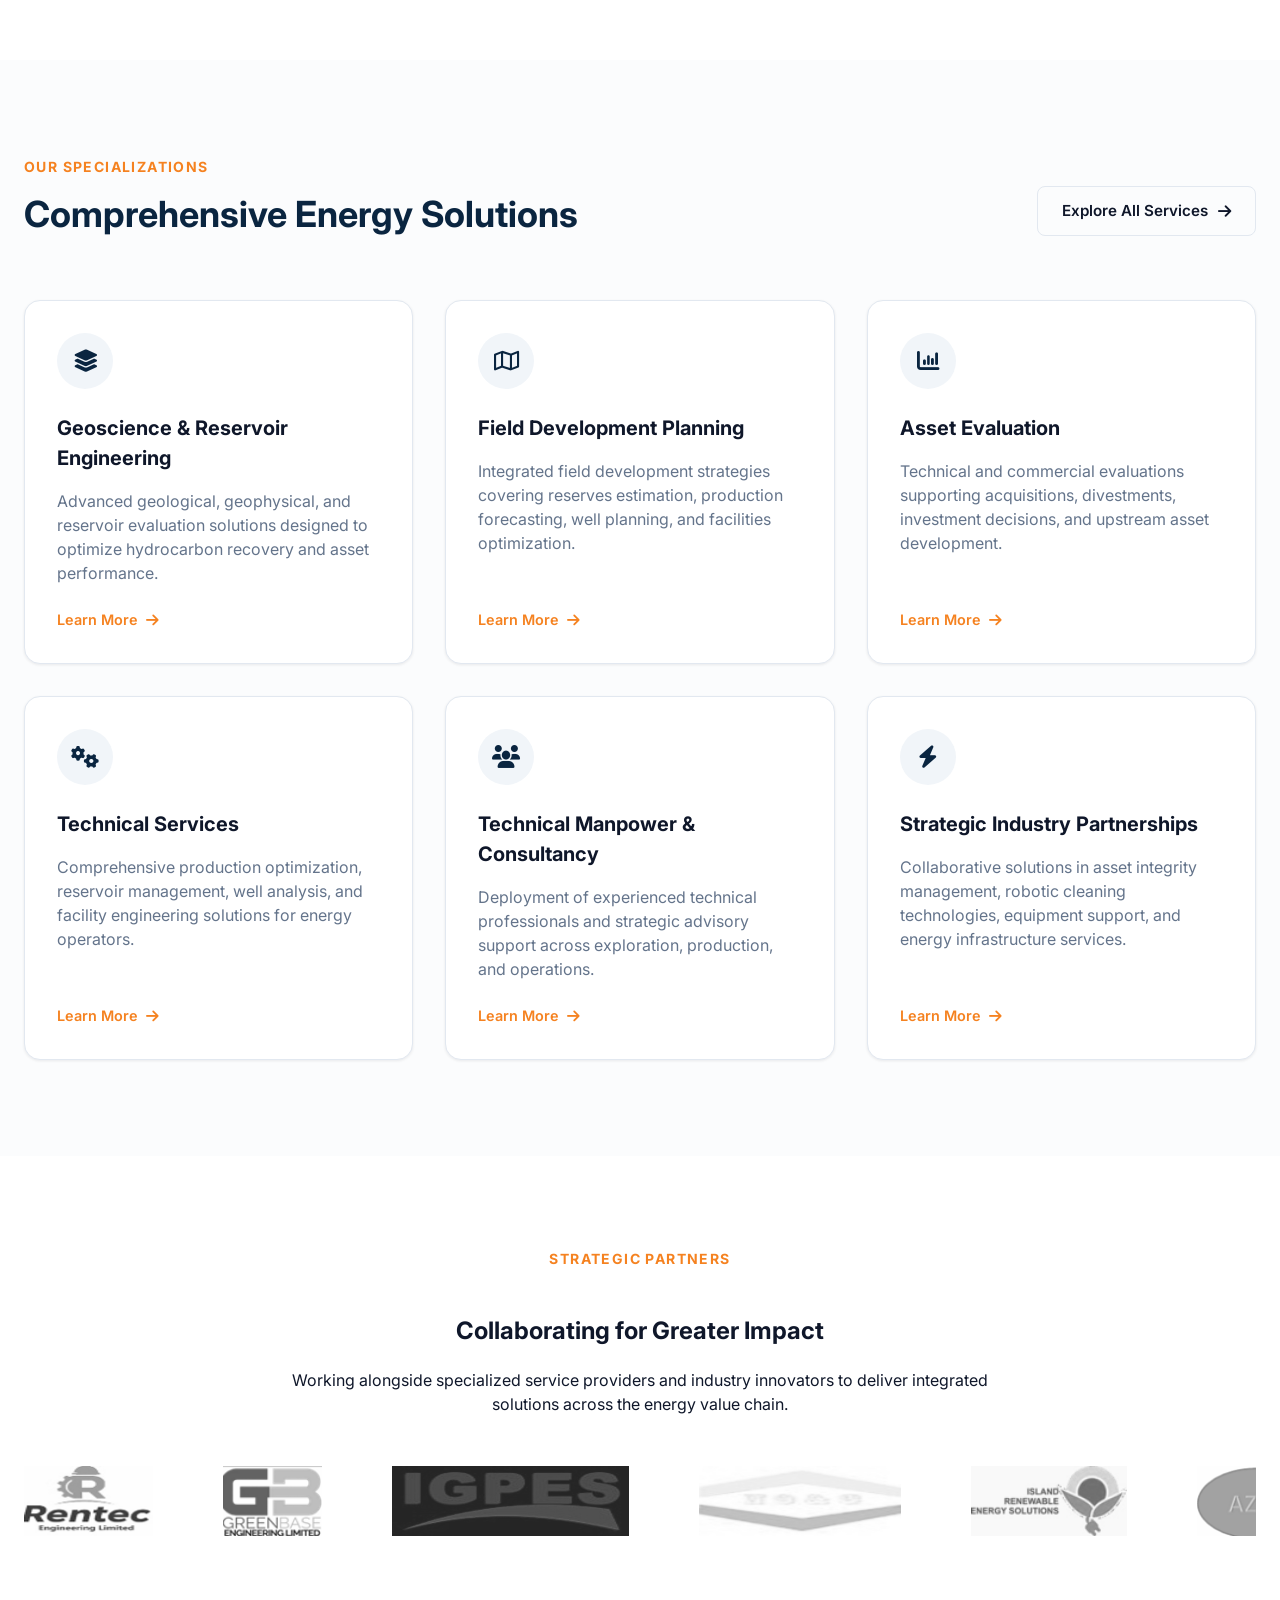
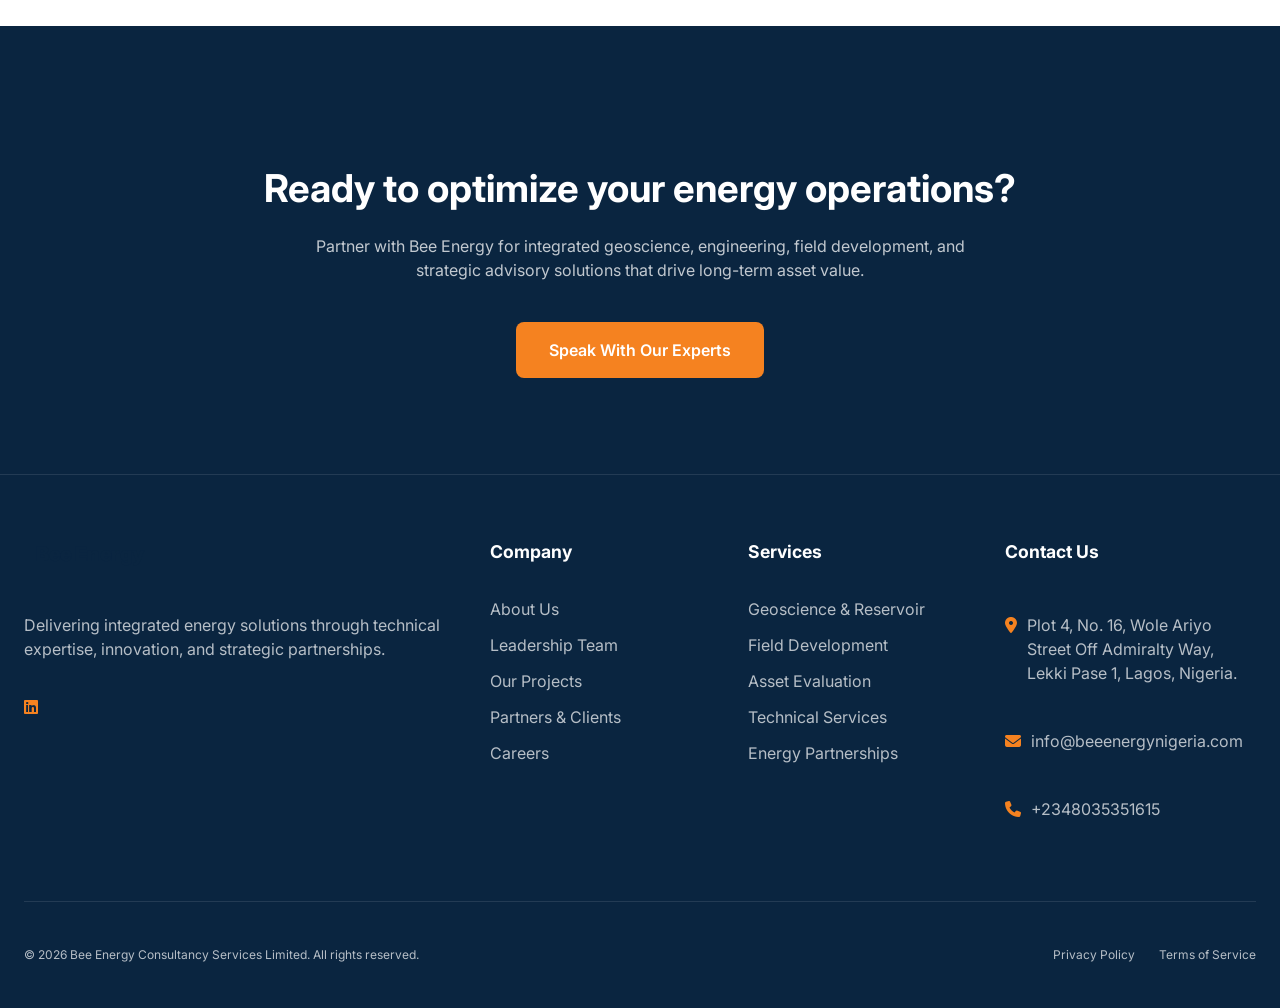
==== commit 518c6f86: "update" ====
--- a/index.html
+++ b/index.html
@@ -92,7 +92,7 @@
         </div>
       </section>
 
-      <section class="stats-wrap">
+      <section class="stats-wrap" style="padding-bottom: 120px;">
         <div class="container stats-grid">
           <article class="stats-card">
             <div class="icon-bubble"><i class="fa-solid fa-clock-rotate-left" aria-hidden="true"></i></div>
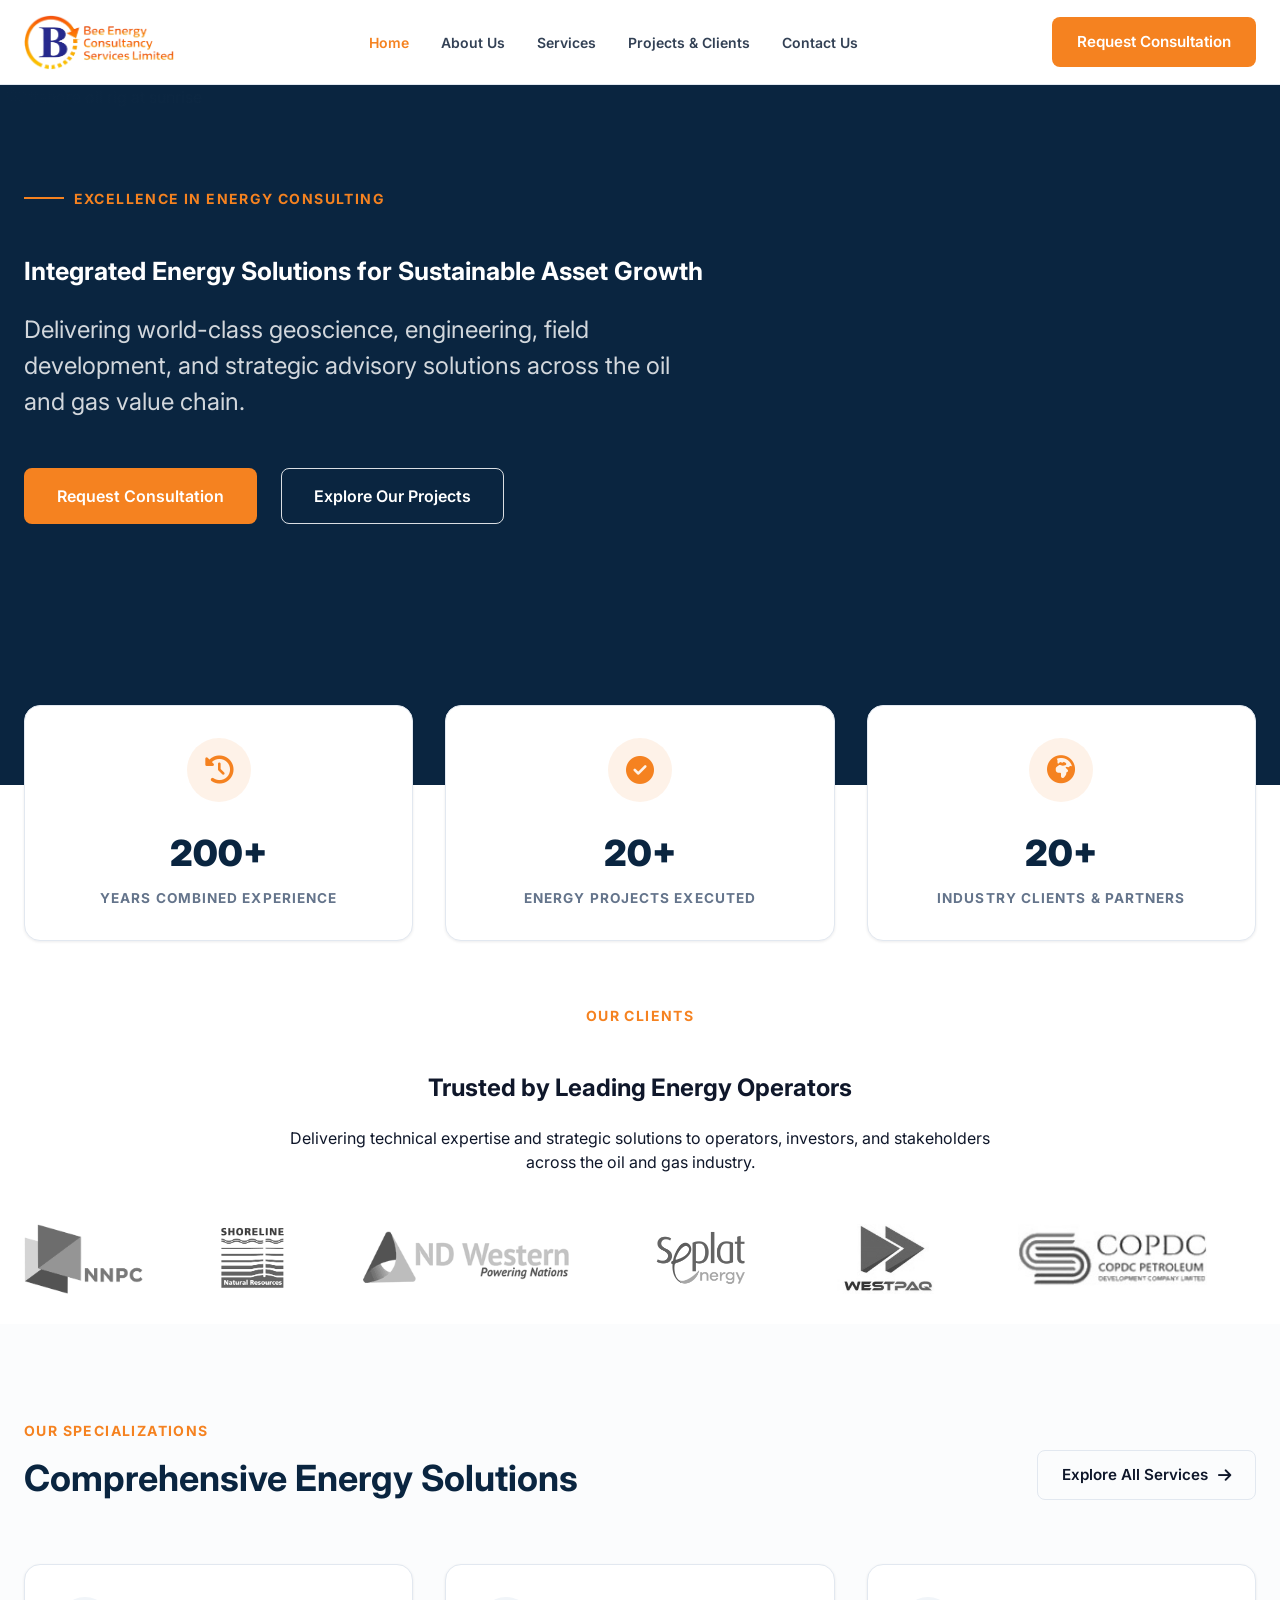
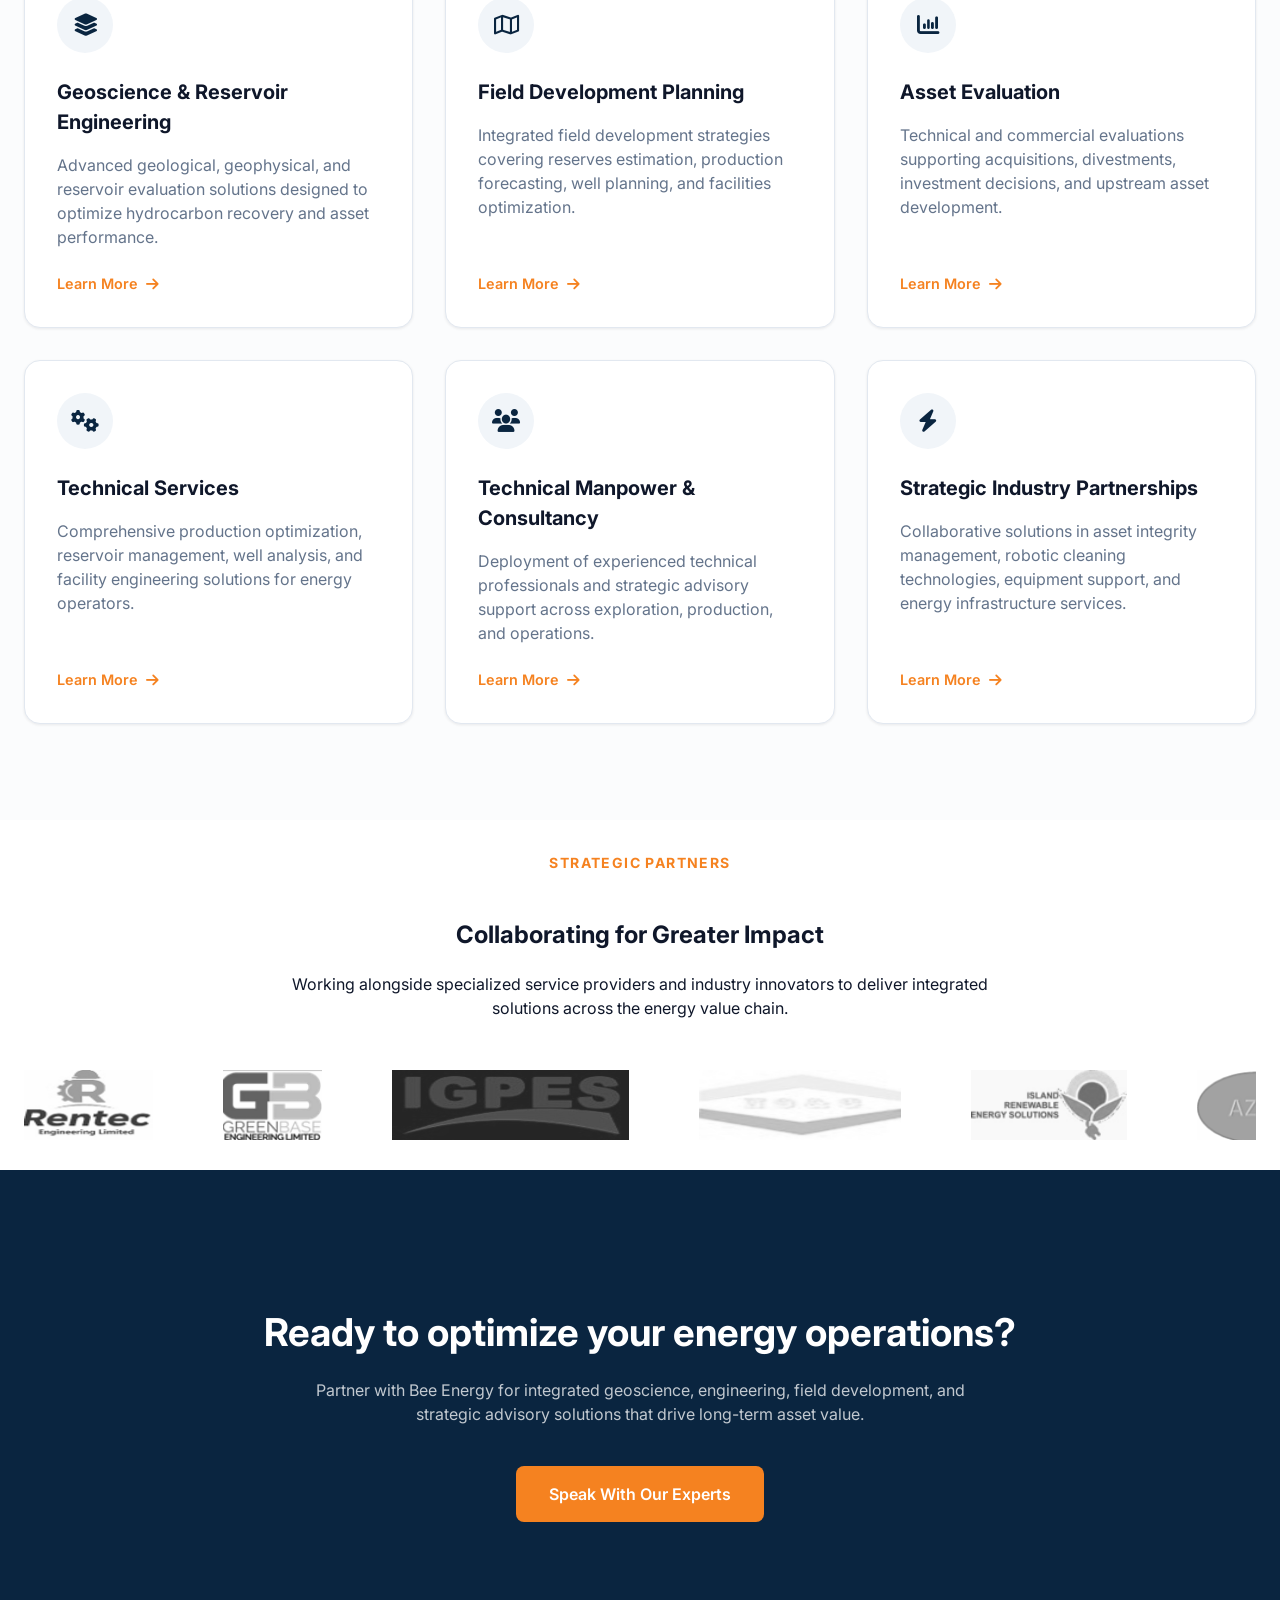
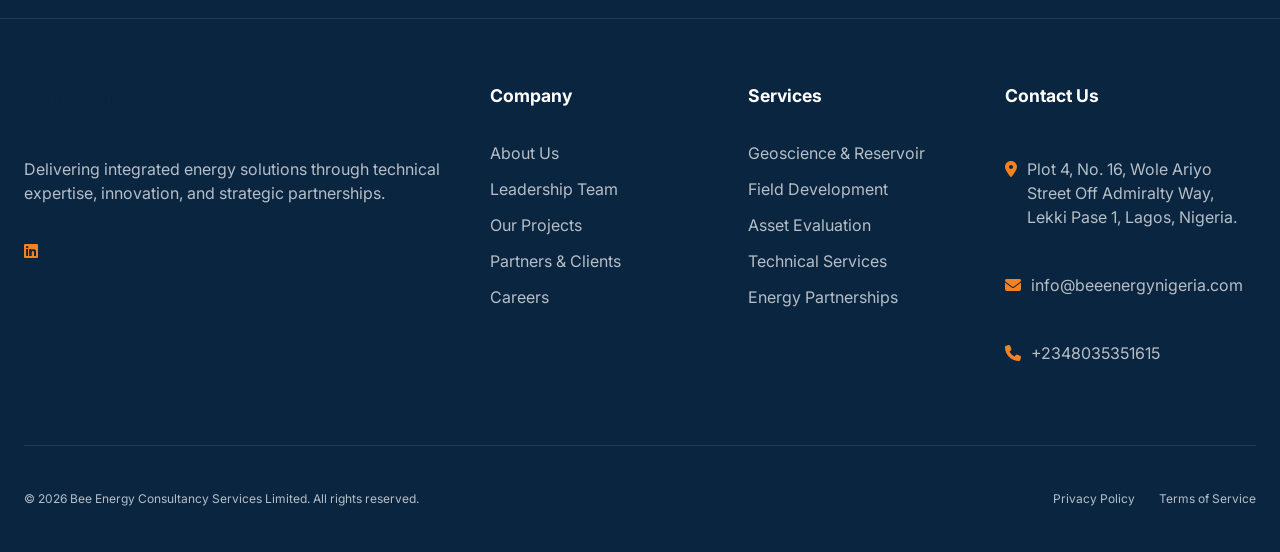
==== commit 8b26bbab: "update css" ====
--- a/index.html
+++ b/index.html
@@ -92,7 +92,7 @@
         </div>
       </section>
 
-      <section class="stats-wrap" style="padding-bottom: 120px;">
+      <section class="stats-wrap">
         <div class="container stats-grid">
           <article class="stats-card">
             <div class="icon-bubble"><i class="fa-solid fa-clock-rotate-left" aria-hidden="true"></i></div>
--- a/styles/main.css
+++ b/styles/main.css
@@ -246,7 +246,7 @@
   position: relative;
   z-index: 2;
   margin-top: -80px;
-  margin-bottom: 8rem;
+  margin-bottom: 2rem;
 }
 
 .stats-grid {
@@ -551,7 +551,7 @@
 }
 .clients-scroll-section,
 .partners-scroll-section {
-  padding: 90px 0;
+  padding: 30px 0;
   overflow: hidden;
 }
 
